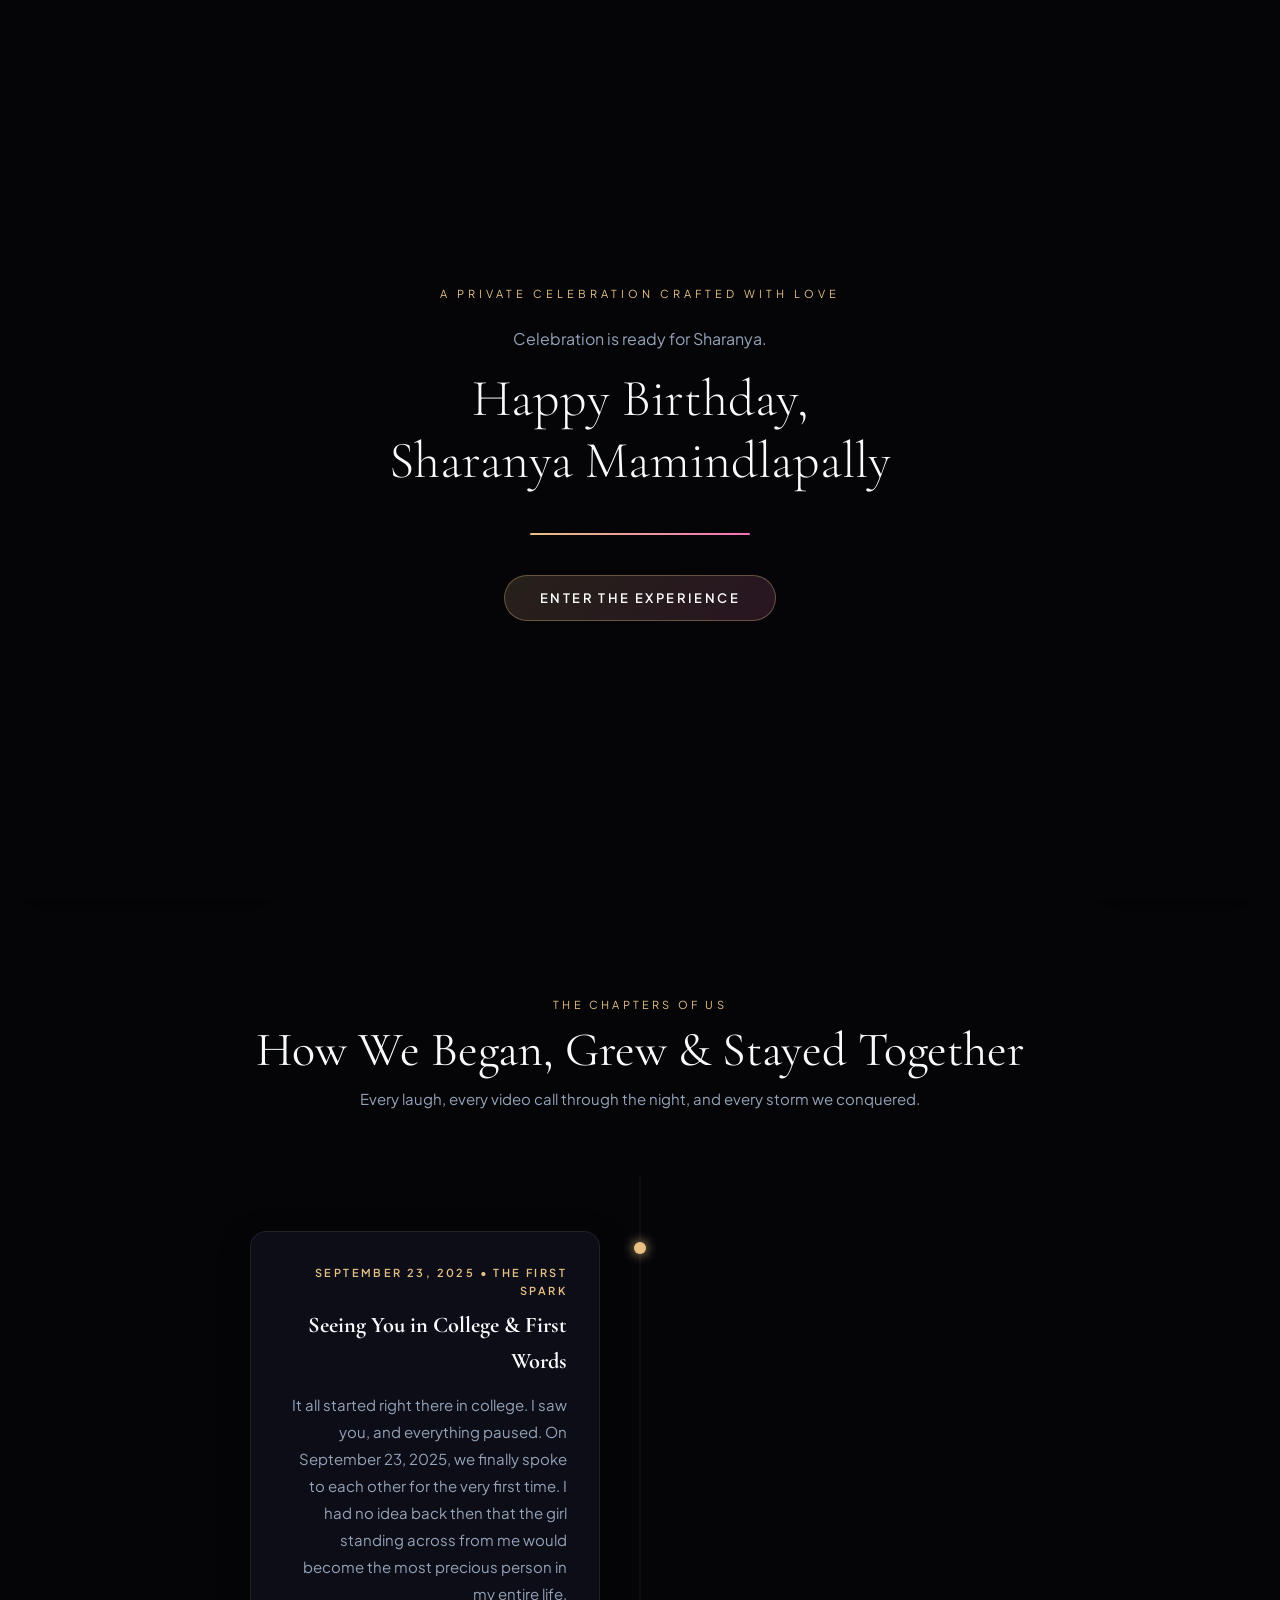
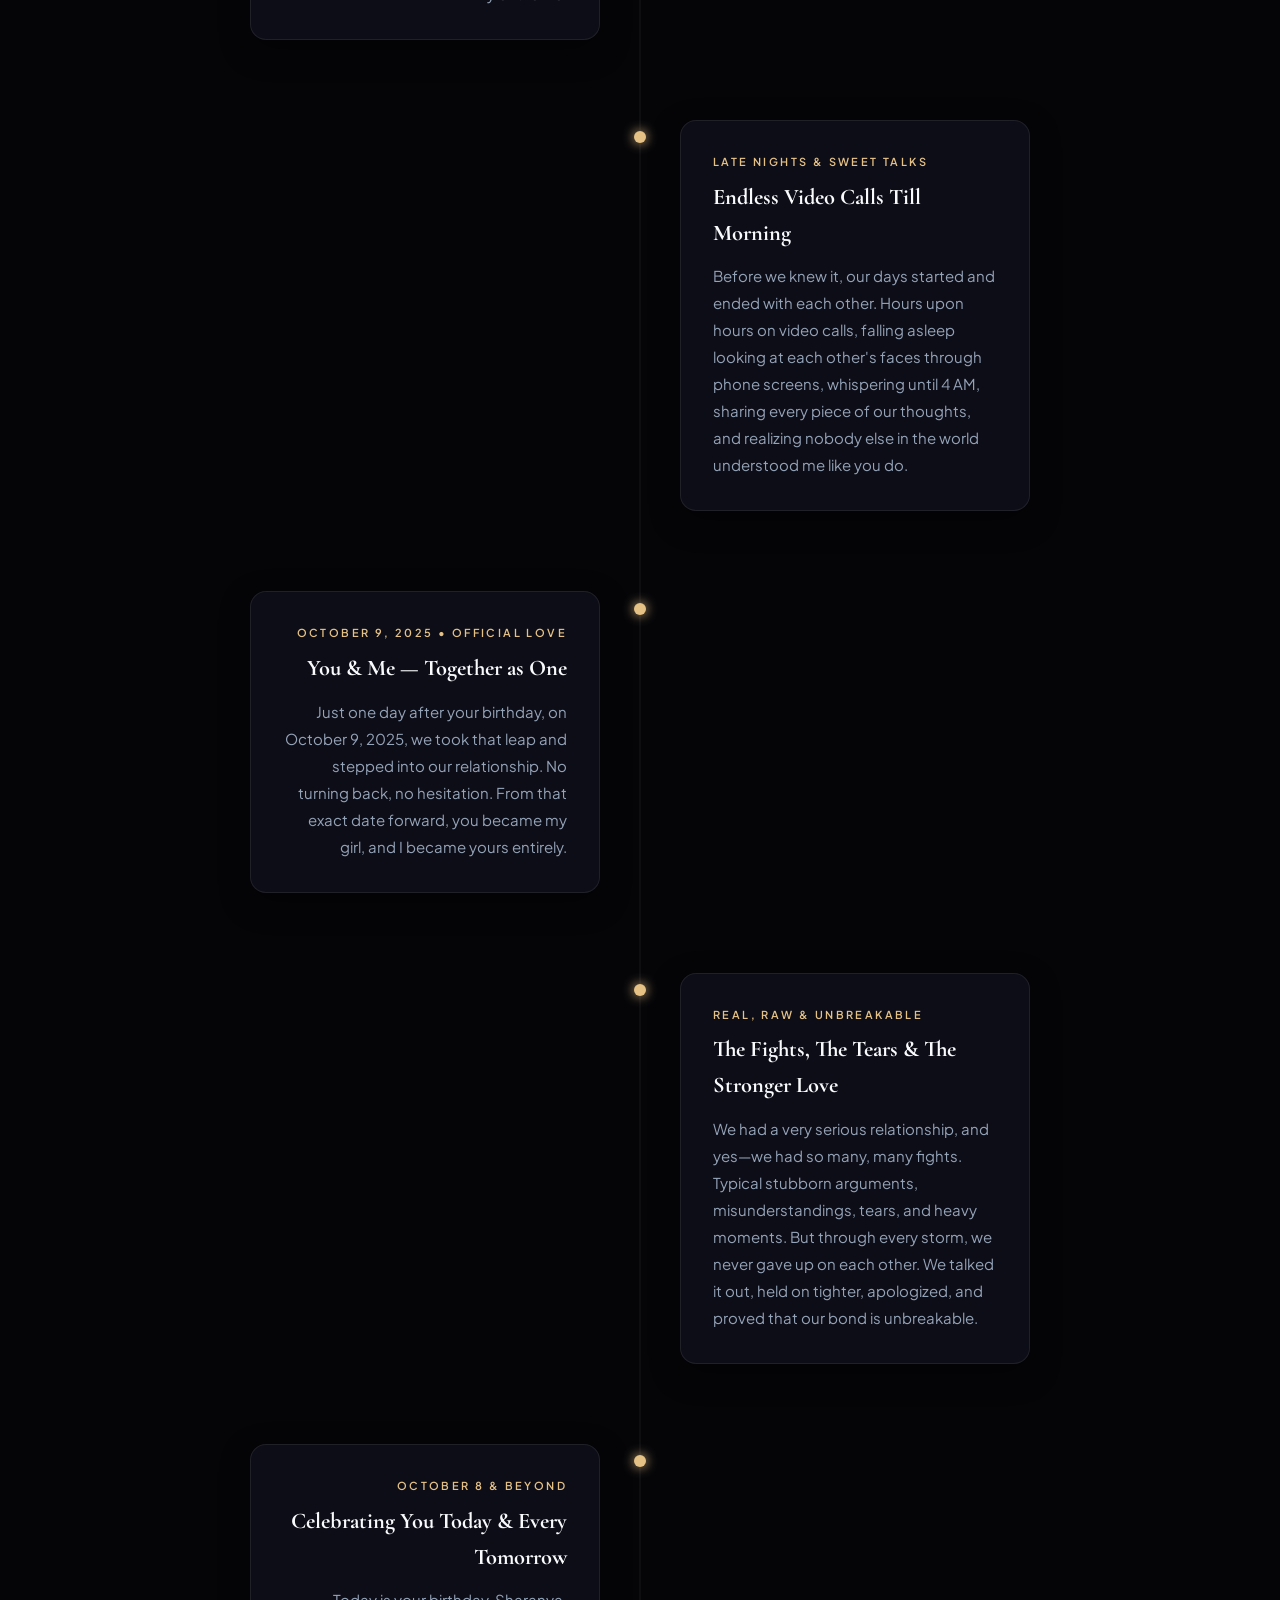
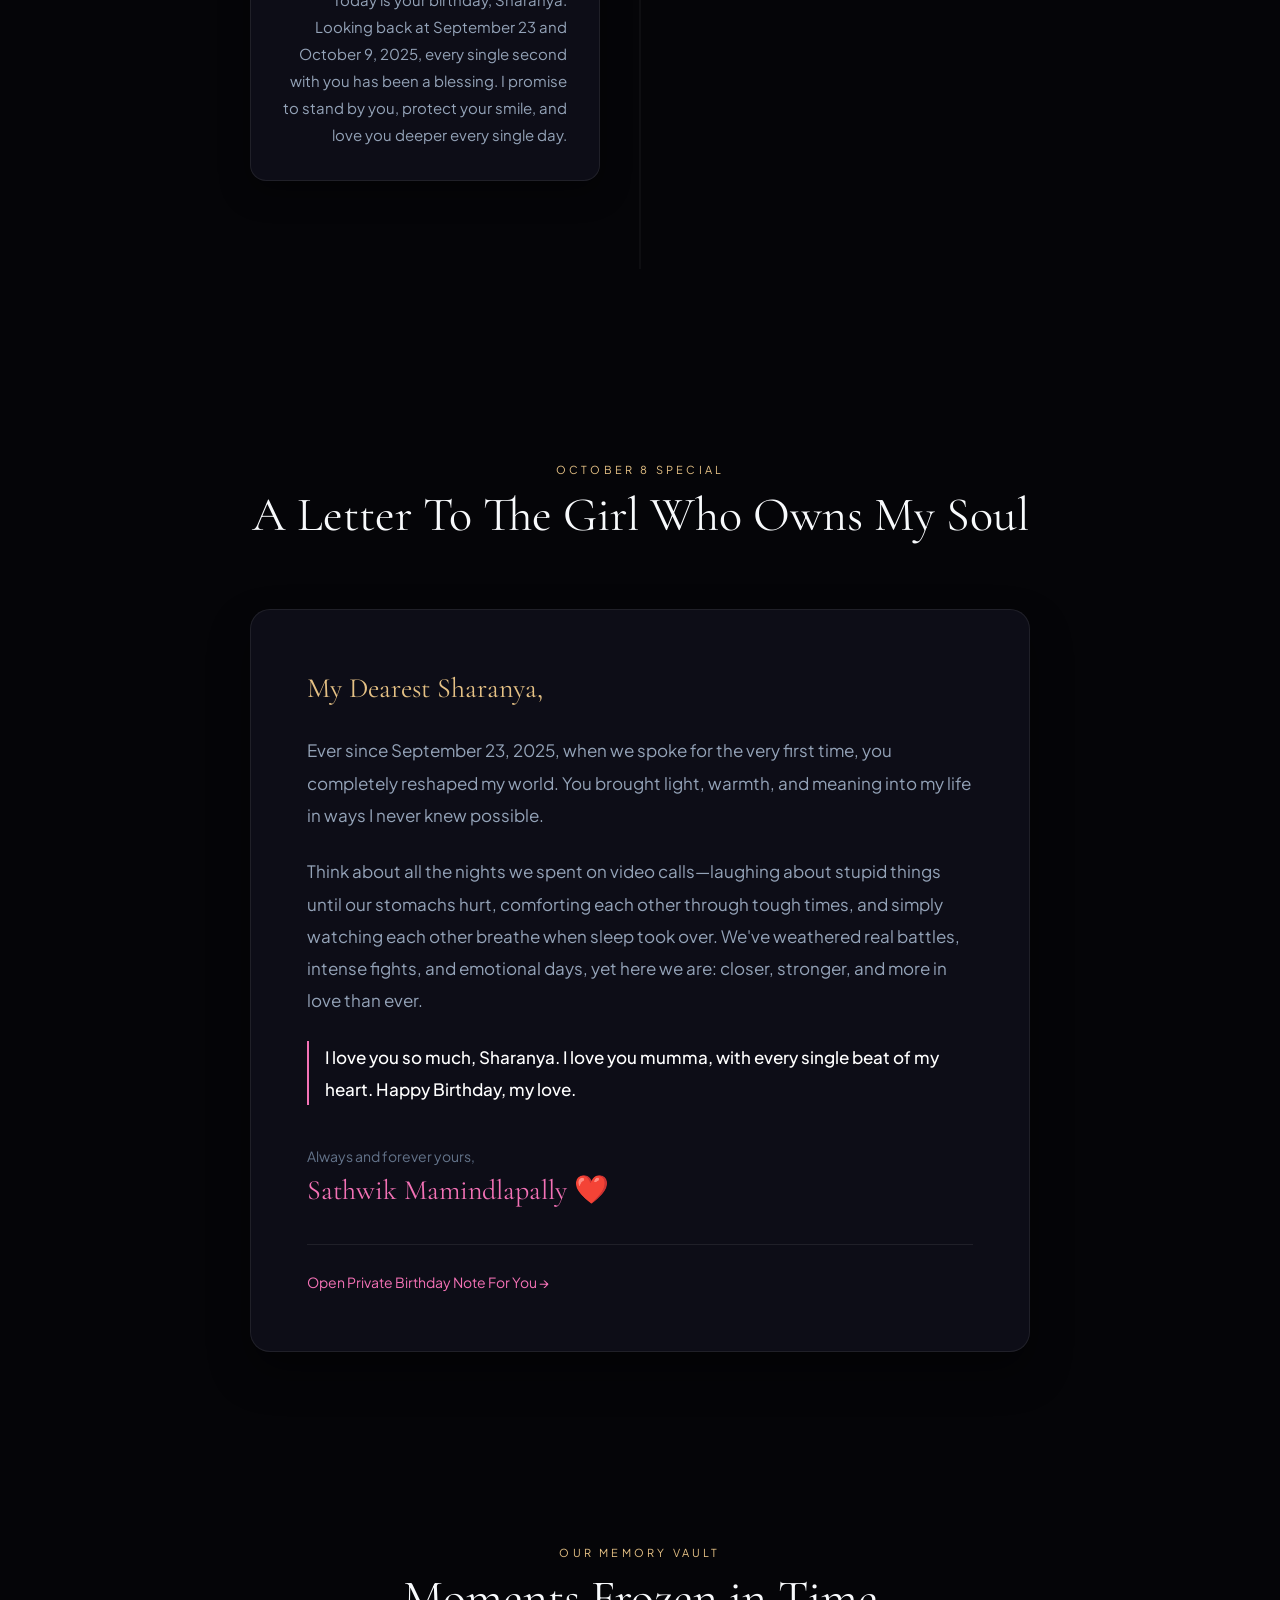
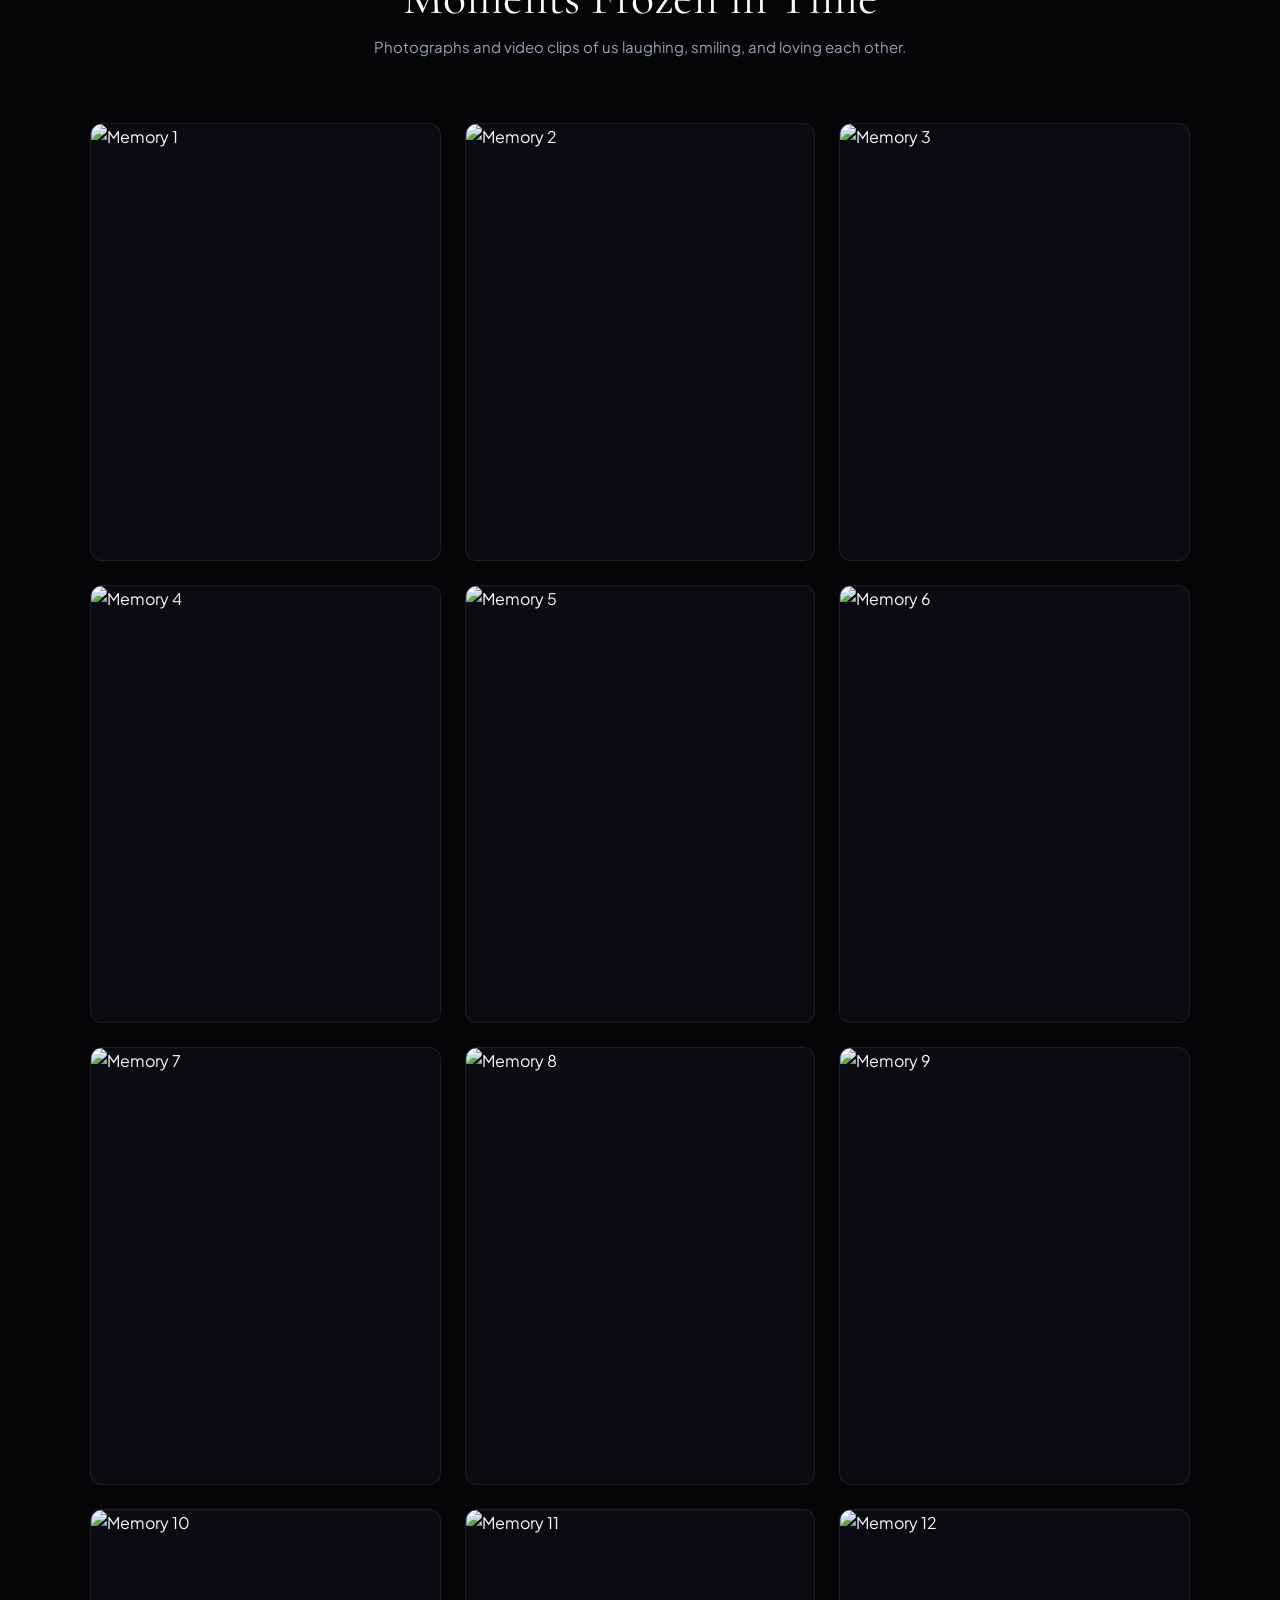
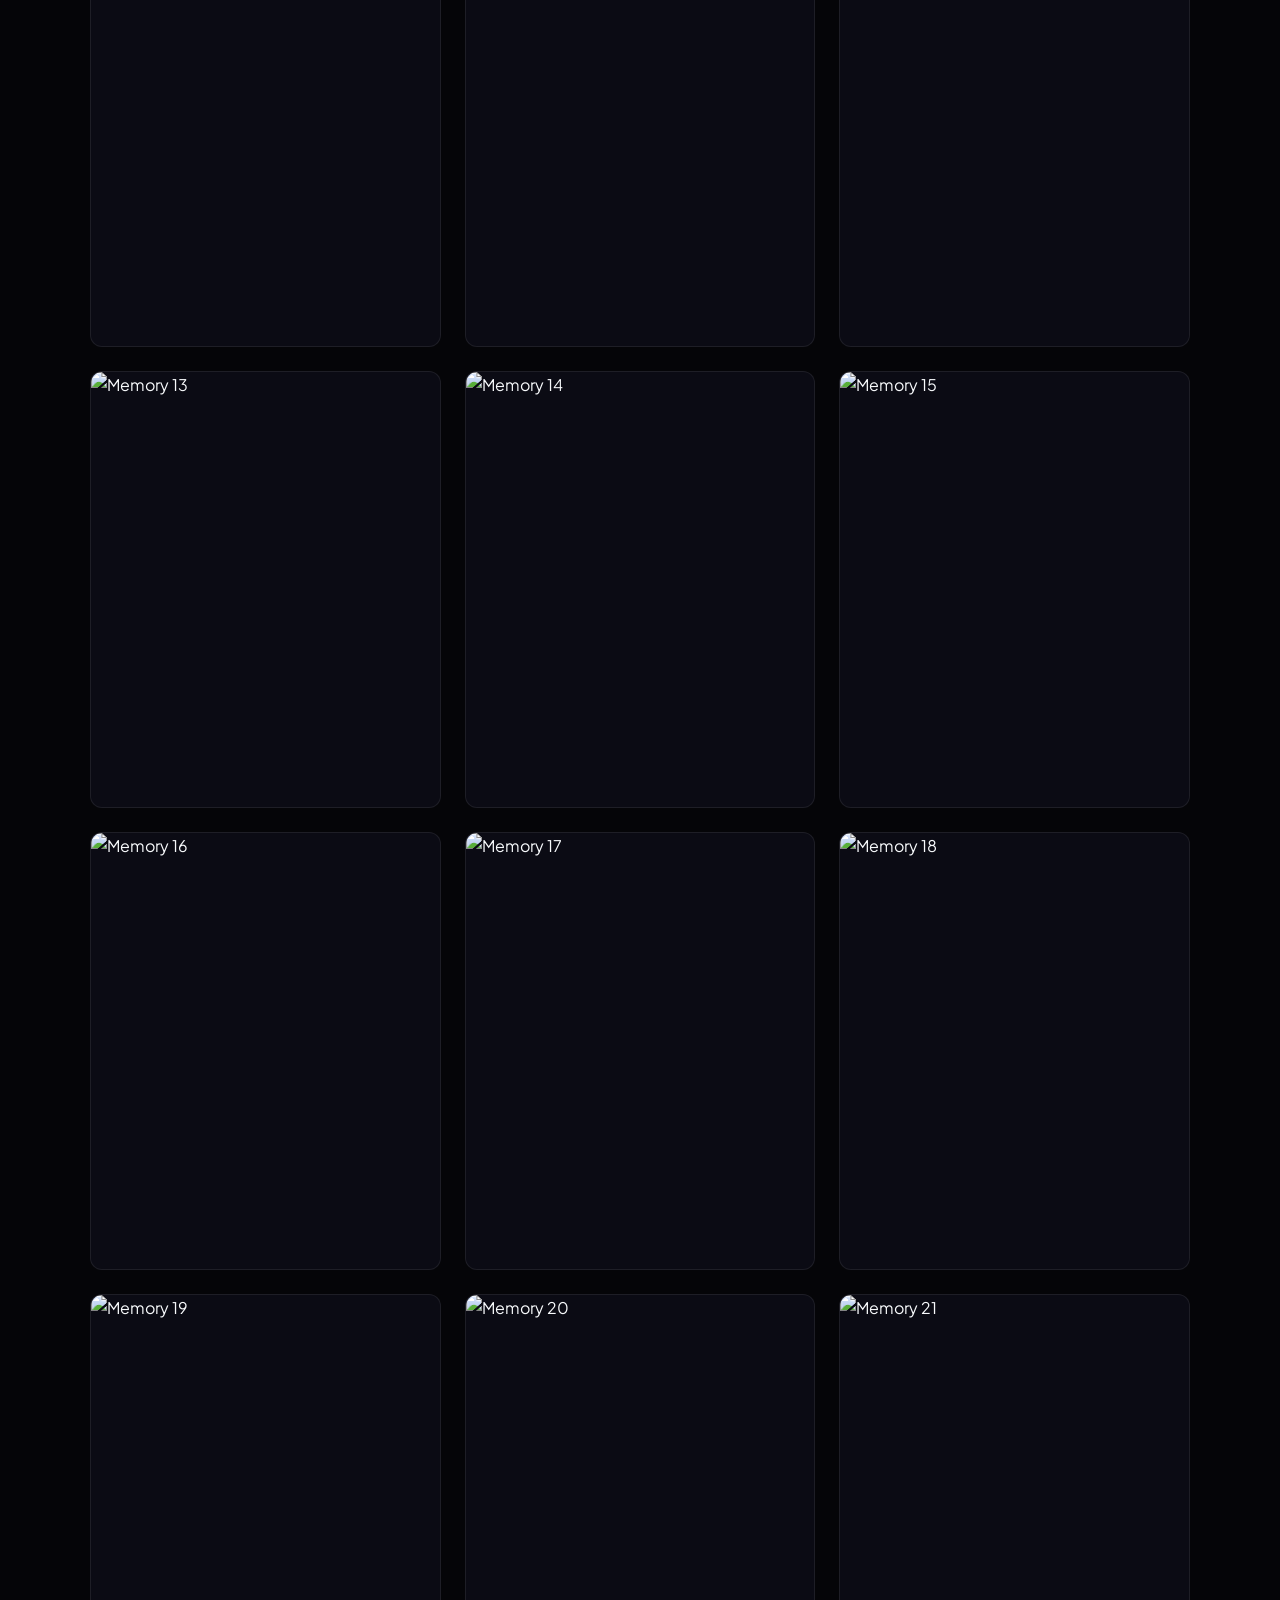
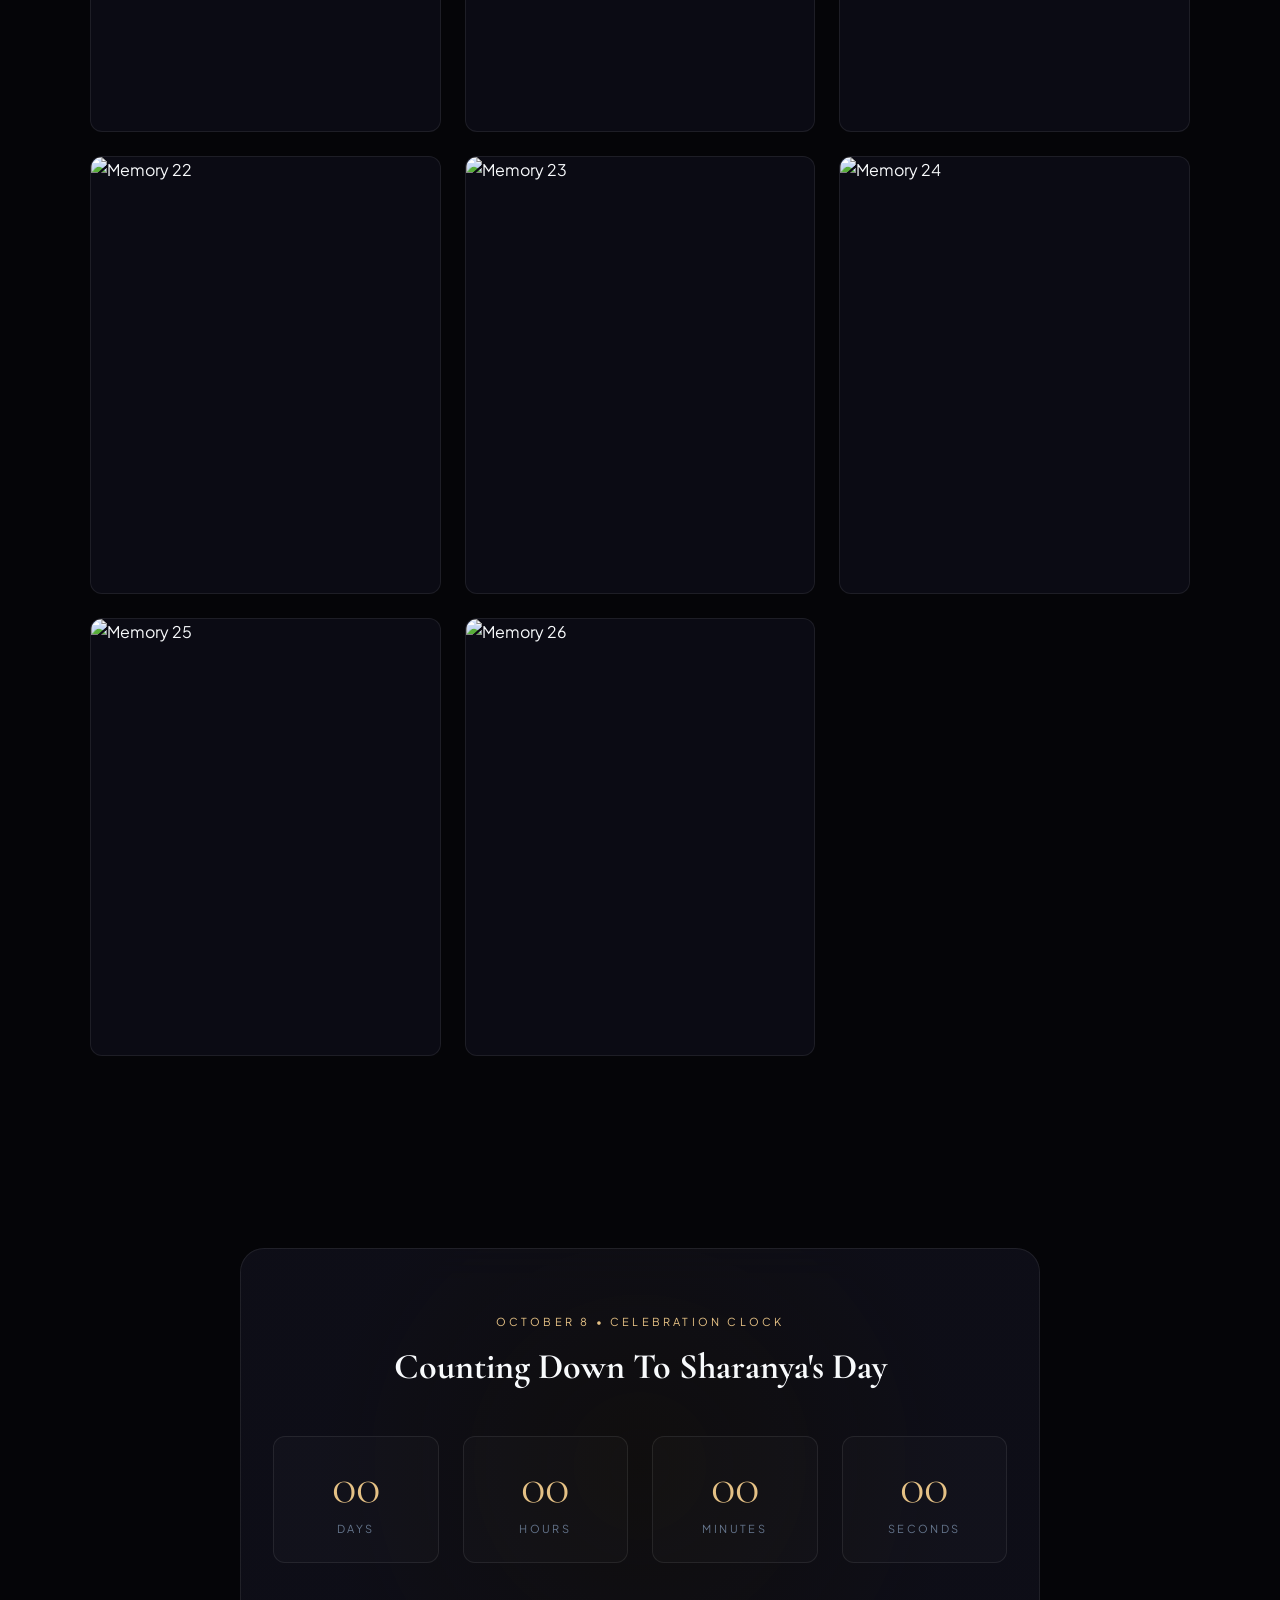
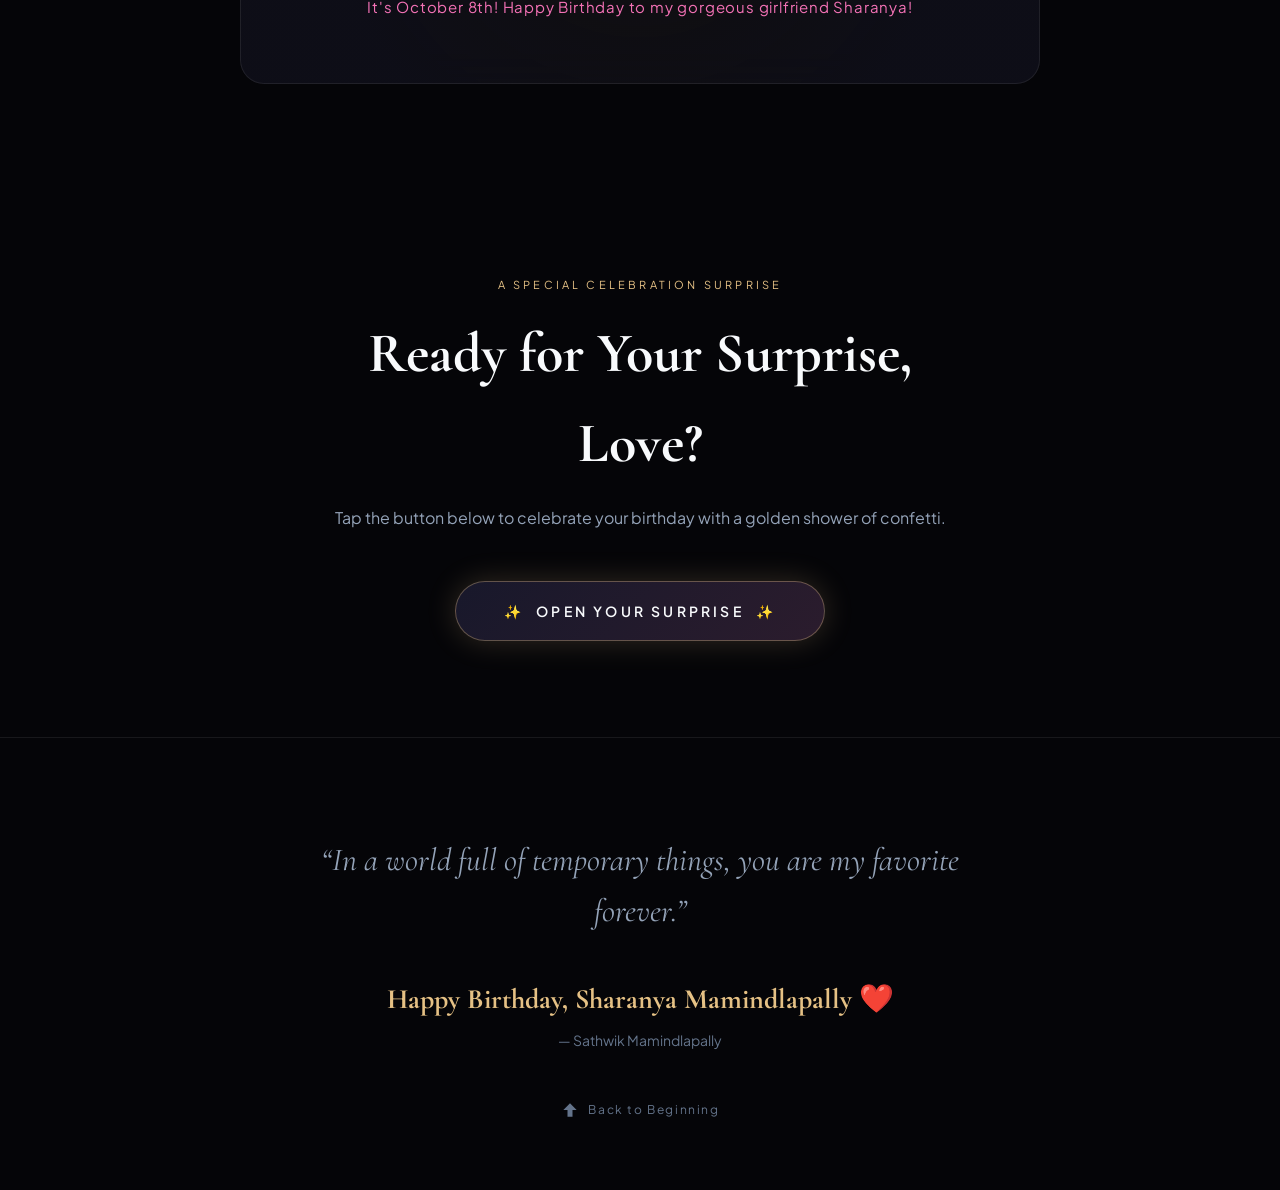
==== index.html @ 4626e918 "Add files via upload" ====
<!DOCTYPE html>
<html lang="en">
<head>
  <meta charset="UTF-8">
  <meta name="viewport" content="width=device-width, initial-scale=1.0">
  <title>Happy Birthday Sharanya Mamindlapally ❤️</title>
  <meta name="description" content="A private cinematic luxury birthday celebration crafted with love for Sharanya Mamindlapally by Sathwik Mamindlapally.">
  <meta name="theme-color" content="#050508">

  <link rel="preconnect" href="https://fonts.googleapis.com">
  <link rel="preconnect" href="https://fonts.gstatic.com" crossorigin>
  <link href="https://fonts.googleapis.com/css2?family=Cormorant+Garamond:ital,wght@0,300;0,400;0,600;1,400&family=Plus+Jakarta+Sans:wght@300;400;500;600;700&display=swap" rel="stylesheet">

  <link rel="stylesheet" href="style.css">
</head>
<body class="loading-active">

  <div class="cursor-dot" id="cursorDot" aria-hidden="true"></div>
  <div class="cursor-ring" id="cursorRing" aria-hidden="true"></div>

  <canvas id="ambientCanvas" class="ambient-canvas" aria-hidden="true"></canvas>
  <canvas id="confettiCanvas" class="confetti-canvas" aria-hidden="true"></canvas>

   <audio id="bgAudio" loop preload="auto">
  <source src="assets/birthday.mp3" type="audio/mpeg">
</audio>
  <source src="assets/birthday.mp3" type="audio/mp3">
</audio>

  <!-- Floating Media Manager Button -->
  <div class="floating-upload-ctrl" id="floatingUploadContainer">
    <button type="button" class="upload-trigger-btn" id="openUploadModalBtn">
      <span>📷 Upload Photos & Memories</span>
    </button>
  </div>

  <!-- Audio Toggle -->
  <div class="floating-audio-ctrl" id="audioControl" aria-label="Toggle ambient music">
    <button type="button" class="audio-btn" id="audioToggleBtn" aria-pressed="false" aria-label="Play ambient music">
      <span class="audio-icon audio-icon-play">
        <svg viewBox="0 0 24 24" width="18" height="18" fill="currentColor">
          <path d="M8 5v14l11-7z"/>
        </svg>
      </span>
      <span class="audio-icon audio-icon-pause" style="display: none;">
        <svg viewBox="0 0 24 24" width="18" height="18" fill="currentColor">
          <path d="M6 19h4V5H6v14zm8-14v14h4V5h-4z"/>
        </svg>
      </span>
      <span class="audio-label">PLAY MUSIC</span>
    </button>
  </div>

  <!-- Site Navigation -->
  <header class="site-header">
    <div class="brand-signature">S &bull; S</div>
    <nav class="nav-links">
      <a href="#hero" class="nav-link">Home</a>
      <a href="#story" class="nav-link">Our Journey</a>
      <a href="#message" class="nav-link">Letter</a>
      <a href="#memories" class="nav-link">Vault</a>
      <a href="#countdown" class="nav-link">Midnight</a>
      <button type="button" class="nav-btn-highlight" id="openNoteBtn">Secret Note</button>
    </nav>
  </header>

  <!-- Cinematic Opener -->
  <div class="cinematic-loader" id="cinematicLoader" role="dialog" aria-modal="true" aria-label="Loading Experience">
    <div class="loader-content">
      <div class="loader-badge">A PRIVATE CELEBRATION CRAFTED WITH LOVE</div>
      <p class="loader-subtext" id="loaderPhaseText">Preparing every sweet memory of us...</p>
      <h1 class="loader-title" id="loaderMainTitle">Happy Birthday,<br>Sharanya Mamindlapally</h1>
      <div class="loader-progress-bar">
        <div class="loader-progress-fill" id="loaderProgressFill"></div>
      </div>
      <button type="button" class="btn-luxury enter-btn" id="enterBtn" disabled>
        <span class="btn-text">ENTER THE EXPERIENCE</span>
        <span class="btn-glow"></span>
      </button>
    </div>
  </div>

  <main class="page-wrapper" id="mainContent">

    <!-- HERO SECTION -->
    <section class="hero-section" id="hero">
      <div class="hero-container">
        <div class="hero-copy">
          <span class="eyebrow-tag">OCTOBER 8 &bull; CELEBRATING MY BEAUTIFUL GIRL</span>
          <h1 class="hero-title">
            Happy Birthday,<br>
            <span class="gradient-text">Sharanya Mamindlapally</span>
          </h1>
          <p class="hero-subtext">
            From the college hallways to endless late-night video calls, silly arguments, and passionate love. You are my safe place, my queen, and my forever favorite.
          </p>
          <div class="hero-byline">
            <span class="byline-label">Crafted solely with all my heart by</span>
            <span class="byline-name">Sathwik Mamindlapally</span>
          </div>
          <div class="hero-actions">
            <a href="#story" class="btn-luxury">
              <span class="btn-text">OUR STORY &bull; 2025 TO FOREVER</span>
              <span class="btn-glow"></span>
            </a>
            <button type="button" class="btn-secondary" id="heroSurpriseTrigger">
              <span>UNVEIL SURPRISE</span>
            </button>
          </div>
        </div>

        
          <div class="hero-visual-frame">
          <div class="photo-card-glass">
            <div class="photo-glow-backdrop"></div>
            <img 
              src="assets/photo (11).jpeg" 
              alt="Sharanya Mamindlapally" 
              id="heroDisplayImg"
              class="hero-portrait"
            />
            <div class="portrait-caption">
              <span>Sharanya Mamindlapally</span>
              <span>My Whole Heart ❤️</span>
            </div>
          </div>
        </div>
        </div>
      </div>
      <div class="scroll-indicator">
        <span class="indicator-mouse">
          <span class="mouse-wheel"></span>
        </span>
        <span class="indicator-label">SCROLL DOWN</span>
      </div>
    </section>

    <!-- RELATIONSHIP STORY -->
    <section class="timeline-section" id="story">
      <div class="section-container">
        <div class="section-header">
          <span class="section-tag">THE CHAPTERS OF US</span>
          <h2 class="section-title">How We Began, Grew & Stayed Together</h2>
          <p class="section-sub">Every laugh, every video call through the night, and every storm we conquered.</p>
        </div>

        <div class="timeline-wrapper">
          <div class="timeline-line"></div>

          <!-- MILESTONE 1 -->
          <article class="timeline-card timeline-left">
            <div class="timeline-dot"></div>
            <div class="timeline-content">
              <span class="timeline-label">SEPTEMBER 23, 2025 &bull; THE FIRST SPARK</span>
              <h3 class="timeline-title">Seeing You in College & First Words</h3>
              <p class="timeline-text">
                It all started right there in college. I saw you, and everything paused. On September 23, 2025, we finally spoke to each other for the very first time. I had no idea back then that the girl standing across from me would become the most precious person in my entire life.
              </p>
            </div>
          </article>

          <!-- MILESTONE 2 -->
          <article class="timeline-card timeline-right">
            <div class="timeline-dot"></div>
            <div class="timeline-content">
              <span class="timeline-label">LATE NIGHTS & SWEET TALKS</span>
              <h3 class="timeline-title">Endless Video Calls Till Morning</h3>
              <p class="timeline-text">
                Before we knew it, our days started and ended with each other. Hours upon hours on video calls, falling asleep looking at each other's faces through phone screens, whispering until 4 AM, sharing every piece of our thoughts, and realizing nobody else in the world understood me like you do.
              </p>
            </div>
          </article>

          <!-- MILESTONE 3 -->
          <article class="timeline-card timeline-left">
            <div class="timeline-dot"></div>
            <div class="timeline-content">
              <span class="timeline-label">OCTOBER 9, 2025 &bull; OFFICIAL LOVE</span>
              <h3 class="timeline-title">You & Me &mdash; Together as One</h3>
              <p class="timeline-text">
                Just one day after your birthday, on October 9, 2025, we took that leap and stepped into our relationship. No turning back, no hesitation. From that exact date forward, you became my girl, and I became yours entirely.
              </p>
            </div>
          </article>

          <!-- MILESTONE 4 -->
          <article class="timeline-card timeline-right">
            <div class="timeline-dot"></div>
            <div class="timeline-content">
              <span class="timeline-label">REAL, RAW & UNBREAKABLE</span>
              <h3 class="timeline-title">The Fights, The Tears & The Stronger Love</h3>
              <p class="timeline-text">
                We had a very serious relationship, and yes—we had so many, many fights. Typical stubborn arguments, misunderstandings, tears, and heavy moments. But through every storm, we never gave up on each other. We talked it out, held on tighter, apologized, and proved that our bond is unbreakable.
              </p>
            </div>
          </article>

          <!-- MILESTONE 5 -->
          <article class="timeline-card timeline-left">
            <div class="timeline-dot"></div>
            <div class="timeline-content">
              <span class="timeline-label">OCTOBER 8 & BEYOND</span>
              <h3 class="timeline-title">Celebrating You Today & Every Tomorrow</h3>
              <p class="timeline-text">
                Today is your birthday, Sharanya. Looking back at September 23 and October 9, 2025, every single second with you has been a blessing. I promise to stand by you, protect your smile, and love you deeper every single day.
              </p>
            </div>
          </article>
        </div>
      </div>
    </section>

    <!-- LOVE LETTER -->
    <section class="message-section" id="message">
      <div class="section-container">
        <div class="section-header">
          <span class="section-tag">OCTOBER 8 SPECIAL</span>
          <h2 class="section-title">A Letter To The Girl Who Owns My Soul</h2>
        </div>
        <div class="letter-card-container">
          <div class="letter-card" id="scrollMessageBlock">
            <p class="letter-lead">My Dearest Sharanya,</p>
            <p class="letter-paragraph">
              Ever since September 23, 2025, when we spoke for the very first time, you completely reshaped my world. You brought light, warmth, and meaning into my life in ways I never knew possible.
            </p>
            <p class="letter-paragraph">
              Think about all the nights we spent on video calls—laughing about stupid things until our stomachs hurt, comforting each other through tough times, and simply watching each other breathe when sleep took over. We've weathered real battles, intense fights, and emotional days, yet here we are: closer, stronger, and more in love than ever.
            </p>
            <p class="letter-paragraph highlight-mother-note">
              I love you so much, Sharanya. I love you mumma, with every single beat of my heart. Happy Birthday, my love.
            </p>
            <div class="letter-signoff">
              <p>Always and forever yours,</p>
              <h3 class="signature-text">Sathwik Mamindlapally ❤️</h3>
            </div>
            <div class="card-action-bar">
              <button type="button" class="btn-text-only" id="triggerHeartNote">
                Open Private Birthday Note For You &rarr;
              </button>
            </div>
          </div>
        </div>
      </div>
    </section>

    <!-- THE MEMORY VAULT -->
    <section class="gallery-section" id="memories">
      <div class="section-container">
        <div class="section-header">
          <span class="section-tag">OUR MEMORY VAULT</span>
          <h2 class="section-title">Moments Frozen in Time</h2>
          <p class="section-sub">Photographs and video clips of us laughing, smiling, and loving each other.</p>
        </div>

        <div class="masonry-grid" id="masonryGallery"></div>
      </div>
    </section>

    <!-- COUNTDOWN -->
    <section class="countdown-section" id="countdown">
      <div class="section-container">
        <div class="countdown-card">
          <span class="section-tag">OCTOBER 8 &bull; CELEBRATION CLOCK</span>
          <h2 class="countdown-heading" id="countdownHeading">Counting Down To Sharanya's Day</h2>
          <div class="countdown-grid" id="countdownGrid">
            <div class="countdown-box">
              <span class="countdown-number" id="timerDays">00</span>
              <span class="countdown-unit">DAYS</span>
            </div>
            <div class="countdown-box">
              <span class="countdown-number" id="timerHours">00</span>
              <span class="countdown-unit">HOURS</span>
            </div>
            <div class="countdown-box">
              <span class="countdown-number" id="timerMinutes">00</span>
              <span class="countdown-unit">MINUTES</span>
            </div>
            <div class="countdown-box">
              <span class="countdown-number" id="timerSeconds">00</span>
              <span class="countdown-unit">SECONDS</span>
            </div>
          </div>
          <p class="countdown-status" id="countdownStatus">It's October 8th! Happy Birthday to my gorgeous girlfriend Sharanya!</p>
        </div>
      </div>
    </section>

    <!-- SURPRISE BUTTON -->
    <section class="surprise-section" id="surprise">
      <div class="surprise-container">
        <span class="surprise-eyebrow">A SPECIAL CELEBRATION SURPRISE</span>
        <h2 class="surprise-title">Ready for Your Surprise, Love?</h2>
        <p class="surprise-description">
          Tap the button below to celebrate your birthday with a golden shower of confetti.
        </p>
        <button type="button" class="btn-surprise" id="openSurpriseBtn">
          <span class="btn-surprise-content">
            <span class="star-icon">✨</span>
            <span>OPEN YOUR SURPRISE</span>
            <span class="star-icon">✨</span>
          </span>
          <span class="btn-surprise-aura"></span>
        </button>
      </div>
    </section>

    <!-- FOOTER -->
    <footer class="final-footer">
      <div class="footer-container">
        <blockquote class="cinematic-quote">
          “In a world full of temporary things, you are my favorite forever.”
        </blockquote>
        <h3 class="footer-bday-text">Happy Birthday, Sharanya Mamindlapally ❤️</h3>
        <p class="footer-signoff">&mdash; Sathwik Mamindlapally</p>
        <div class="back-to-top-wrapper">
          <button type="button" class="btn-back-to-top" id="backToTopBtn" aria-label="Scroll back to top">
            <svg viewBox="0 0 24 24" width="20" height="20" fill="currentColor">
              <path d="M12 4l-8 8h5v8h6v-8h5z"/>
            </svg>
            <span>Back to Beginning</span>
          </button>
        </div>
      </div>
    </footer>
  </main>

  <!-- DUAL MEDIA UPLOADER MODAL (1 HERO + MULTI GALLERY) -->
  <div class="modal-overlay" id="uploadModal" role="dialog" aria-modal="true" aria-hidden="true">
    <div class="modal-glass-card upload-modal-card">
      <button type="button" class="modal-close-btn" id="uploadCloseBtn" aria-label="Close Uploader">&times;</button>
      <div class="modal-header">
        <span class="modal-tag">MEDIA MANAGER</span>
        <h3 class="modal-title">Add Photos & Memories</h3>
      </div>

      <!-- 1. MAIN HERO PHOTO FORM -->
      <div class="upload-section-box">
        <h4 class="upload-box-title">1. Main Top Hero Photo</h4>
        <p class="upload-box-desc">Choose 1 favorite portrait for the glowing top hero frame:</p>
        <form id="heroUploadForm" class="upload-form-inline">
          <input type="file" id="heroFileInput" accept="image/*" class="form-input" required />
          <button type="submit" class="btn-luxury btn-sm" id="heroSubmitBtn">
            <span>Set Main Photo</span>
          </button>
        </form>
        <p id="heroStatusText" class="upload-status-indicator"></p>
      </div>

      <!-- 2. MEMORY VAULT MULTI UPLOADER -->
      <div class="upload-section-box">
        <h4 class="upload-box-title">2. Memory Vault Gallery</h4>
        <p class="upload-box-desc">Select all your other photos/videos at once (hold Ctrl or select all 20-30 files):</p>
        <form id="galleryUploadForm" class="upload-form-inline">
          <input type="file" id="galleryFileInput" accept="image/*,video/mp4" class="form-input" multiple required />
          <button type="submit" class="btn-luxury btn-sm" id="gallerySubmitBtn">
            <span>Upload All Memories</span>
          </button>
        </form>
        <p id="galleryStatusText" class="upload-status-indicator"></p>
      </div>

      <!-- LOCK FOREVER SECTION -->
      <div class="danger-zone-divider"></div>
      <div class="permanently-lock-box">
        <p class="lock-tip">Done uploading everything? Click below to hide this upload tool forever so Sharanya sees a completely clean celebration:</p>
        <button type="button" class="btn-danger-outline" id="lockAndHideUploaderBtn">
          <span>🔒 Finish & Hide Upload Button Forever</span>
        </button>
      </div>
    </div>
  </div>

  <!-- MEDIA LIGHTBOX MODAL -->
  <div class="modal-overlay" id="lightboxModal" role="dialog" aria-modal="true" aria-hidden="true">
    <div class="lightbox-stage">
      <button type="button" class="modal-close-btn" id="lightboxClose" aria-label="Close Lightbox">&times;</button>
      <button type="button" class="lightbox-nav-btn prev-btn" id="lightboxPrev" aria-label="Previous Media">&#10094;</button>
      <div class="lightbox-media-frame">
        <img src="" alt="Enlarged Memory" id="lightboxImg" class="lightbox-img" style="display: none;"/>
        <video src="" id="lightboxVideo" class="lightbox-video" controls playsinline style="display: none;"></video>
        <p class="lightbox-caption" id="lightboxCaption"></p>
      </div>
      <button type="button" class="lightbox-nav-btn next-btn" id="lightboxNext" aria-label="Next Media">&#10095;</button>
    </div>
  </div>

  <!-- SECRET NOTE MODAL -->
  <div class="modal-overlay" id="noteModal" role="dialog" aria-modal="true" aria-hidden="true">
    <div class="modal-glass-card">
      <button type="button" class="modal-close-btn" id="noteClose" aria-label="Close Note">&times;</button>
      <div class="modal-header">
        <span class="modal-tag">FOR SHARANYA'S EYES ONLY</span>
        <h3 class="modal-title">To My Gorgeous Girlfriend</h3>
      </div>
      <div class="modal-body-scroll">
        <p>My Dearest Sharanya,</p>
        <p>I crafted this entire site solely for you, to freeze our journey in time. From the first time we spoke on September 23, 2025, to getting together on October 9, 2025, every single day has been an adventure.</p>
        <p>We fought, we argued, we stayed awake through the night on video calls, and we grew into something real and unbreakable.</p>
        <p><strong>I love you so much, Sharanya. I love you mumma, with all my heart and soul.</strong> Happy Birthday, my love!</p>
      </div>
      <div class="modal-footer">
        <span class="modal-signature">&mdash; Sathwik Mamindlapally</span>
        <button type="button" class="btn-luxury btn-sm" id="noteUnderstoodBtn">
          <span>I Love You Too, Sathwik ❤️</span>
        </button>
      </div>
    </div>
  </div>

  <!-- CELEBRATION SURPRISE MODAL -->
  <div class="modal-overlay surprise-modal-overlay" id="surpriseModal" role="dialog" aria-modal="true" aria-hidden="true">
    <div class="surprise-modal-card">
      <button type="button" class="modal-close-btn" id="surpriseClose" aria-label="Close Surprise">&times;</button>
      <div class="surprise-badge">HAPPY BIRTHDAY SHARANYA</div>
      <h2 class="surprise-headline">Happy Birthday to the Prettiest Girl in the World!</h2>
      <div class="surprise-visual-ring">
        <div class="pulse-ring"></div>
        <div class="pulse-ring delay"></div>
        <div class="spark-core">🎂</div>
      </div>
      <p class="surprise-body">
        Sharanya Mamindlapally, you are my greatest blessing. May your year be filled with genuine smiles, dreams accomplished, and unending peace.
      </p>
      <p class="surprise-quote">“I love you mumma, always and forever.”</p>
      <button type="button" class="btn-luxury" id="surpriseDoneBtn">
        <span>Celebrate Sharanya's Day</span>
      </button>
    </div>
  </div>

  <script src="script.js"></script>
</body>
</html>
---- style.css ----
/* =========================================================
   1. ROOT VARIABLES & THEME
   ========================================================= */
:root {
  --bg-dark: #050508;
  --bg-surface: #0b0b14;
  --bg-card: rgba(18, 18, 30, 0.7);
  --bg-glass: rgba(255, 255, 255, 0.03);
  --border-glass: rgba(255, 255, 255, 0.08);
  --border-gold: rgba(229, 193, 133, 0.35);

  --accent-gold: #e5c185;
  --accent-rose: #f472b6;
  --accent-violet: #a855f7;
  --text-primary: #f8fafc;
  --text-secondary: #94a3b8;
  --text-muted: #64748b;

  --font-serif: 'Cormorant Garamond', Georgia, serif;
  --font-sans: 'Plus Jakarta Sans', system-ui, -apple-system, sans-serif;
  --transition-smooth: cubic-bezier(0.16, 1, 0.3, 1);
}

*, *::before, *::after {
  box-sizing: border-box;
  margin: 0;
  padding: 0;
}

html {
  scroll-behavior: smooth;
  background-color: var(--bg-dark);
  color: var(--text-primary);
  font-family: var(--font-sans);
  font-size: 16px;
  overflow-x: hidden;
}

body {
  position: relative;
  min-height: 100vh;
  line-height: 1.6;
  overflow-x: hidden;
}

body.modal-open,
body.loading-active {
  overflow: hidden;
}

a {
  color: inherit;
  text-decoration: none;
}

button {
  cursor: pointer;
  border: none;
  background: none;
  font-family: inherit;
  color: inherit;
}

/* =========================================================
   2. CANVASES & LAYER CLICK SAFETY
   ========================================================= */
.ambient-canvas,
.confetti-canvas {
  position: fixed;
  top: 0;
  left: 0;
  width: 100vw;
  height: 100vh;
  pointer-events: none !important;
  z-index: 0;
}

.confetti-canvas {
  z-index: 999;
}

main, .page-wrapper, .site-header, .floating-audio-ctrl, .floating-upload-ctrl, .hero-section, button, a, .gallery-item {
  position: relative;
  z-index: 10;
}

.cursor-dot,
.cursor-ring {
  position: fixed;
  top: 0;
  left: 0;
  border-radius: 50%;
  pointer-events: none;
  z-index: 99999;
  transform: translate(-50%, -50%);
  opacity: 0;
  transition: opacity 0.3s ease, transform 0.15s var(--transition-smooth);
}

.cursor-dot {
  width: 6px;
  height: 6px;
  background-color: var(--accent-gold);
}

.cursor-ring {
  width: 32px;
  height: 32px;
  border: 1px solid rgba(229, 193, 133, 0.4);
  transition: width 0.2s ease, height 0.2s ease, border-color 0.2s ease, transform 0.08s linear;
}

body.cursor-hover .cursor-ring {
  width: 52px;
  height: 52px;
  border-color: var(--accent-rose);
  background: rgba(244, 114, 182, 0.05);
}

@media (pointer: coarse) {
  .cursor-dot, .cursor-ring {
    display: none !important;
  }
}

/* =========================================================
   3. NAVIGATION & CONTROLS
   ========================================================= */
.site-header {
  position: fixed;
  top: 0;
  left: 0;
  width: 100%;
  padding: 1.5rem 3rem;
  display: flex;
  justify-content: space-between;
  align-items: center;
  z-index: 100;
  backdrop-filter: blur(12px);
  -webkit-backdrop-filter: blur(12px);
  border-bottom: 1px solid var(--border-glass);
}

.brand-signature {
  font-family: var(--font-serif);
  font-size: 1.5rem;
  letter-spacing: 0.2rem;
  color: var(--accent-gold);
}

.nav-links {
  display: flex;
  align-items: center;
  gap: 2rem;
}

.nav-link {
  font-size: 0.875rem;
  letter-spacing: 0.05rem;
  color: var(--text-secondary);
  transition: color 0.3s ease;
}

.nav-link:hover {
  color: var(--accent-gold);
}

.nav-btn-highlight {
  padding: 0.5rem 1.25rem;
  font-size: 0.8125rem;
  letter-spacing: 0.05rem;
  border: 1px solid var(--border-gold);
  border-radius: 9999px;
  color: var(--accent-gold);
  transition: all 0.3s ease;
}

.nav-btn-highlight:hover {
  background: var(--accent-gold);
  color: var(--bg-dark);
}

.floating-audio-ctrl {
  position: fixed;
  bottom: 2rem;
  right: 2rem;
  z-index: 100;
}

.audio-btn {
  display: flex;
  align-items: center;
  gap: 0.5rem;
  padding: 0.75rem 1.25rem;
  background: var(--bg-card);
  border: 1px solid var(--border-glass);
  border-radius: 9999px;
  color: var(--text-primary);
  backdrop-filter: blur(8px);
  box-shadow: 0 8px 32px rgba(0, 0, 0, 0.4);
  transition: transform 0.2s ease, border-color 0.2s ease;
}

.audio-btn:hover {
  transform: translateY(-2px);
  border-color: var(--accent-gold);
}

.audio-label {
  font-size: 0.75rem;
  letter-spacing: 0.05rem;
  font-weight: 600;
}

/* =========================================================
   4. CINEMATIC LOADER
   ========================================================= */
.cinematic-loader {
  position: fixed;
  inset: 0;
  background-color: var(--bg-dark);
  z-index: 100000;
  display: flex;
  justify-content: center;
  align-items: center;
  text-align: center;
  transition: opacity 1.2s var(--transition-smooth), visibility 1.2s;
}

.cinematic-loader.fade-out {
  opacity: 0;
  visibility: hidden;
  pointer-events: none;
}

.loader-content {
  max-width: 650px;
  padding: 2rem;
}

.loader-badge {
  display: inline-block;
  font-size: 0.6875rem;
  letter-spacing: 0.25rem;
  color: var(--accent-gold);
  margin-bottom: 1.5rem;
}

.loader-subtext {
  font-size: 1rem;
  color: var(--text-secondary);
  margin-bottom: 1rem;
  min-height: 1.5rem;
  transition: opacity 0.5s ease;
}

.loader-title {
  font-family: var(--font-serif);
  font-size: clamp(2rem, 5vw, 3.25rem);
  font-weight: 300;
  color: var(--text-primary);
  margin-bottom: 2.5rem;
  line-height: 1.2;
}

.loader-progress-bar {
  width: 220px;
  height: 2px;
  background: rgba(255, 255, 255, 0.1);
  margin: 0 auto 2.5rem;
  overflow: hidden;
  border-radius: 9999px;
}

.loader-progress-fill {
  width: 0%;
  height: 100%;
  background: linear-gradient(90deg, var(--accent-gold), var(--accent-rose));
  transition: width 0.3s ease;
}

/* =========================================================
   5. BUTTONS & SHARED TYPOGRAPHY
   ========================================================= */
.btn-luxury {
  position: relative;
  display: inline-flex;
  align-items: center;
  justify-content: center;
  padding: 0.9rem 2.2rem;
  font-size: 0.8125rem;
  letter-spacing: 0.15rem;
  font-weight: 600;
  text-transform: uppercase;
  background: linear-gradient(135deg, rgba(229, 193, 133, 0.15), rgba(244, 114, 182, 0.15));
  border: 1px solid var(--border-gold);
  border-radius: 9999px;
  color: var(--text-primary);
  overflow: hidden;
  transition: transform 0.3s var(--transition-smooth), border-color 0.3s ease;
}

.btn-luxury:hover:not(:disabled) {
  transform: translateY(-2px);
  border-color: var(--accent-gold);
}

.btn-luxury:disabled {
  opacity: 0.4;
  cursor: not-allowed;
}

.btn-secondary {
  padding: 0.9rem 2.2rem;
  font-size: 0.8125rem;
  letter-spacing: 0.15rem;
  font-weight: 600;
  border: 1px solid var(--border-glass);
  border-radius: 9999px;
  color: var(--text-secondary);
  transition: all 0.3s ease;
}

.btn-secondary:hover {
  border-color: rgba(255, 255, 255, 0.3);
  color: var(--text-primary);
}

.btn-sm {
  padding: 0.6rem 1.4rem;
  font-size: 0.75rem;
  letter-spacing: 0.1rem;
}

.gradient-text {
  background: linear-gradient(135deg, #ffffff 0%, var(--accent-gold) 60%, var(--accent-rose) 100%);
  -webkit-background-clip: text;
  -webkit-text-fill-color: transparent;
}

.section-tag {
  font-size: 0.6875rem;
  letter-spacing: 0.2rem;
  color: var(--accent-gold);
  text-transform: uppercase;
  margin-bottom: 0.5rem;
  display: block;
}

.section-title {
  font-family: var(--font-serif);
  font-size: clamp(2rem, 4vw, 3rem);
  font-weight: 400;
  line-height: 1.2;
}

/* =========================================================
   6. HERO SECTION
   ========================================================= */
.hero-section {
  position: relative;
  min-height: 100vh;
  display: flex;
  flex-direction: column;
  justify-content: center;
  padding: 8rem 3rem 4rem;
  z-index: 10;
}

.hero-container {
  max-width: 1300px;
  margin: 0 auto;
  display: grid;
  grid-template-columns: 1.2fr 0.8fr;
  align-items: center;
  gap: 4rem;
  width: 100%;
}

.eyebrow-tag {
  font-size: 0.75rem;
  letter-spacing: 0.2rem;
  color: var(--accent-rose);
  display: inline-block;
  margin-bottom: 1.5rem;
  font-weight: 600;
}

.hero-title {
  font-family: var(--font-serif);
  font-size: clamp(2.75rem, 5.5vw, 5rem);
  font-weight: 300;
  line-height: 1.15;
  margin-bottom: 1.5rem;
}

.hero-subtext {
  font-size: 1.125rem;
  color: var(--text-secondary);
  line-height: 1.8;
  max-width: 520px;
  margin-bottom: 2rem;
}

.hero-byline {
  margin-bottom: 2.5rem;
  display: flex;
  flex-direction: column;
  gap: 0.25rem;
}

.byline-label {
  font-size: 0.75rem;
  color: var(--text-muted);
  letter-spacing: 0.05rem;
}

.byline-name {
  font-family: var(--font-serif);
  font-size: 1.25rem;
  color: var(--accent-gold);
}

.hero-actions {
  display: flex;
  align-items: center;
  gap: 1.5rem;
  flex-wrap: wrap;
}

.hero-visual-frame {
  position: relative;
  display: flex;
  justify-content: center;
}

.photo-card-glass {
  position: relative;
  width: 100%;
  max-width: 420px;
  border-radius: 16px;
  padding: 1rem;
  background: var(--bg-card);
  border: 1px solid var(--border-glass);
  backdrop-filter: blur(16px);
  box-shadow: 0 20px 50px rgba(0, 0, 0, 0.6);
  transform: perspective(1000px) rotateY(-4deg) rotateX(2deg);
  transition: transform 0.5s var(--transition-smooth);
}

.photo-card-glass:hover {
  transform: perspective(1000px) rotateY(0deg) rotateX(0deg);
}

.photo-glow-backdrop {
  position: absolute;
  inset: -10px;
  background: radial-gradient(circle, rgba(229, 193, 133, 0.15) 0%, transparent 70%);
  border-radius: 20px;
  filter: blur(20px);
  z-index: -1;
}

.hero-portrait {
  width: 100%;
  height: 480px;
  object-fit: cover;
  object-position: center top;
  border-radius: 12px;
}

.portrait-caption {
  display: flex;
  justify-content: space-between;
  padding: 1rem 0.5rem 0.25rem;
  font-size: 0.8125rem;
  color: var(--text-secondary);
}

.scroll-indicator {
  position: absolute;
  bottom: 2rem;
  left: 50%;
  transform: translateX(-50%);
  display: flex;
  flex-direction: column;
  align-items: center;
  gap: 0.5rem;
}

.indicator-mouse {
  width: 20px;
  height: 32px;
  border: 1px solid var(--text-muted);
  border-radius: 10px;
  position: relative;
}

.mouse-wheel {
  position: absolute;
  top: 6px;
  left: 50%;
  width: 2px;
  height: 6px;
  background: var(--accent-gold);
  transform: translateX(-50%);
  animation: mouseWheelMove 2s infinite ease-in-out;
}

@keyframes mouseWheelMove {
  0% { transform: translate(-50%, 0); opacity: 1; }
  100% { transform: translate(-50%, 12px); opacity: 0; }
}

.indicator-label {
  font-size: 0.625rem;
  letter-spacing: 0.15rem;
  color: var(--text-muted);
}

/* =========================================================
   7. TIMELINE SECTION (THE STORY OF US)
   ========================================================= */
.timeline-section,
.message-section,
.gallery-section,
.countdown-section,
.surprise-section {
  position: relative;
  padding: 6rem 3rem;
  z-index: 10;
}

.section-container {
  max-width: 1100px;
  margin: 0 auto;
}

.section-header {
  text-align: center;
  margin-bottom: 4rem;
}

.section-sub {
  color: var(--text-secondary);
  font-size: 0.9375rem;
  margin-top: 0.5rem;
}

.timeline-wrapper {
  position: relative;
  max-width: 860px;
  margin: 0 auto;
  padding: 2rem 0;
}

.timeline-line {
  position: absolute;
  left: 50%;
  top: 0;
  bottom: 0;
  width: 1px;
  background: var(--border-glass);
  transform: translateX(-50%);
}

.timeline-card {
  position: relative;
  width: 50%;
  padding: 1.5rem 2.5rem;
  margin-bottom: 2rem;
}

.timeline-left {
  left: 0;
  text-align: right;
}

.timeline-right {
  left: 50%;
  text-align: left;
}

.timeline-dot {
  position: absolute;
  top: 2.2rem;
  width: 12px;
  height: 12px;
  border-radius: 50%;
  background: var(--accent-gold);
  box-shadow: 0 0 12px var(--accent-gold);
}

.timeline-left .timeline-dot {
  right: -6px;
}

.timeline-right .timeline-dot {
  left: -6px;
}

.timeline-content {
  background: var(--bg-card);
  border: 1px solid var(--border-glass);
  border-radius: 16px;
  padding: 2rem;
  backdrop-filter: blur(16px);
  box-shadow: 0 10px 30px rgba(0, 0, 0, 0.4);
  transition: transform 0.3s ease, border-color 0.3s ease;
}

.timeline-content:hover {
  transform: translateY(-3px);
  border-color: var(--border-gold);
}

.timeline-label {
  font-size: 0.6875rem;
  letter-spacing: 0.15rem;
  color: var(--accent-gold);
  font-weight: 600;
  display: block;
  margin-bottom: 0.5rem;
}

.timeline-title {
  font-family: var(--font-serif);
  font-size: 1.4rem;
  margin-bottom: 0.75rem;
  color: var(--text-primary);
}

.timeline-text {
  font-size: 0.9375rem;
  color: var(--text-secondary);
  line-height: 1.8;
}

/* =========================================================
   8. LOVE LETTER SECTION
   ========================================================= */
.letter-card-container {
  max-width: 780px;
  margin: 0 auto;
}

.letter-card {
  background: var(--bg-card);
  border: 1px solid var(--border-glass);
  border-radius: 20px;
  padding: 3.5rem;
  backdrop-filter: blur(20px);
  box-shadow: 0 20px 40px rgba(0, 0, 0, 0.4);
}

.letter-lead {
  font-family: var(--font-serif);
  font-size: 1.75rem;
  color: var(--accent-gold);
  margin-bottom: 1.5rem;
}

.letter-paragraph {
  font-size: 1.0625rem;
  color: var(--text-secondary);
  margin-bottom: 1.5rem;
  line-height: 1.9;
}

.highlight-mother-note {
  color: #ffffff;
  font-weight: 500;
  border-left: 2px solid var(--accent-rose);
  padding-left: 1rem;
}

.letter-signoff {
  margin-top: 2.5rem;
}

.letter-signoff p {
  font-size: 0.875rem;
  color: var(--text-muted);
}

.signature-text {
  font-family: var(--font-serif);
  font-size: 1.75rem;
  color: var(--accent-rose);
  font-weight: 400;
}

.card-action-bar {
  margin-top: 2rem;
  padding-top: 1.5rem;
  border-top: 1px solid var(--border-glass);
}

.btn-text-only {
  font-size: 0.875rem;
  color: var(--accent-rose);
  transition: color 0.2s ease;
}

.btn-text-only:hover {
  color: var(--accent-gold);
}

/* =========================================================
   9. GALLERY SECTION
   ========================================================= */
.masonry-grid {
  display: grid;
  grid-template-columns: repeat(auto-fill, minmax(260px, 1fr));
  gap: 1.5rem;
}

.gallery-item {
  position: relative;
  border-radius: 12px;
  overflow: hidden;
  cursor: pointer;
  background: var(--bg-surface);
  border: 1px solid var(--border-glass);
}

.gallery-thumb-wrapper {
  position: relative;
  width: 100%;
  aspect-ratio: 4 / 5;
  overflow: hidden;
}

.gallery-img,
.gallery-video-thumb {
  width: 100%;
  height: 100%;
  object-fit: cover;
  object-position: center top;
  transition: transform 0.6s var(--transition-smooth);
}

.media-type-pill {
  position: absolute;
  top: 0.75rem;
  right: 0.75rem;
  padding: 0.3rem 0.65rem;
  border-radius: 9999px;
  font-size: 0.65rem;
  font-weight: 700;
  letter-spacing: 0.05rem;
  backdrop-filter: blur(8px);
  z-index: 5;
}

.video-pill {
  background: rgba(5, 5, 8, 0.75);
  border: 1px solid var(--accent-rose);
  color: var(--accent-rose);
}

.thumb-overlay {
  position: absolute;
  inset: 0;
  background: linear-gradient(180deg, transparent 40%, rgba(5, 5, 8, 0.85) 100%);
  display: flex;
  flex-direction: column;
  justify-content: flex-end;
  padding: 1.5rem;
  opacity: 0;
  transition: opacity 0.3s ease;
}

.zoom-icon {
  font-size: 1.5rem;
  color: var(--accent-gold);
  line-height: 1;
  margin-bottom: 0.25rem;
}

.thumb-title {
  font-size: 0.875rem;
  color: var(--text-primary);
  font-weight: 500;
}

.gallery-item:hover .gallery-img,
.gallery-item:hover .gallery-video-thumb {
  transform: scale(1.06);
}

.gallery-item:hover .thumb-overlay {
  opacity: 1;
}

/* =========================================================
   10. COUNTDOWN SECTION
   ========================================================= */
.countdown-card {
  max-width: 800px;
  margin: 0 auto;
  background: radial-gradient(circle at center, rgba(229, 193, 133, 0.05) 0%, var(--bg-card) 70%);
  border: 1px solid var(--border-glass);
  border-radius: 24px;
  padding: 4rem 2rem;
  text-align: center;
  backdrop-filter: blur(20px);
}

.countdown-heading {
  font-family: var(--font-serif);
  font-size: 2.25rem;
  margin-bottom: 2.5rem;
}

.countdown-grid {
  display: grid;
  grid-template-columns: repeat(4, 1fr);
  gap: 1.5rem;
  margin-bottom: 2rem;
}

.countdown-box {
  background: rgba(255, 255, 255, 0.02);
  border: 1px solid var(--border-glass);
  border-radius: 12px;
  padding: 1.5rem 0.5rem;
}

.countdown-number {
  display: block;
  font-family: var(--font-serif);
  font-size: clamp(2rem, 4vw, 3.25rem);
  font-weight: 300;
  color: var(--accent-gold);
  line-height: 1;
}

.countdown-unit {
  font-size: 0.6875rem;
  letter-spacing: 0.15rem;
  color: var(--text-muted);
  margin-top: 0.5rem;
  display: block;
}

.countdown-status {
  font-size: 0.9375rem;
  color: var(--accent-rose);
  letter-spacing: 0.05rem;
}

/* =========================================================
   11. SURPRISE LAUNCHER
   ========================================================= */
.surprise-container {
  max-width: 680px;
  margin: 0 auto;
  text-align: center;
}

.surprise-eyebrow {
  font-size: 0.6875rem;
  letter-spacing: 0.2rem;
  color: var(--accent-gold);
  display: block;
  margin-bottom: 1rem;
}

.surprise-title {
  font-family: var(--font-serif);
  font-size: clamp(2rem, 5vw, 3.5rem);
  margin-bottom: 1rem;
}

.surprise-description {
  color: var(--text-secondary);
  font-size: 1rem;
  margin-bottom: 3rem;
  line-height: 1.8;
}

.btn-surprise {
  position: relative;
  padding: 1.25rem 3rem;
  border-radius: 9999px;
  font-weight: 600;
  font-size: 0.875rem;
  letter-spacing: 0.2rem;
  background: linear-gradient(135deg, #18182b, #2b1c2d);
  border: 1px solid var(--border-gold);
  color: var(--text-primary);
  box-shadow: 0 0 30px rgba(229, 193, 133, 0.2);
  transition: all 0.3s ease;
}

.btn-surprise-content {
  display: flex;
  align-items: center;
  gap: 0.75rem;
}

.btn-surprise:hover {
  transform: scale(1.05);
  box-shadow: 0 0 50px rgba(244, 114, 182, 0.35);
  border-color: var(--accent-rose);
}

/* =========================================================
   12. FOOTER
   ========================================================= */
.final-footer {
  padding: 6rem 2rem 4rem;
  text-align: center;
  border-top: 1px solid var(--border-glass);
}

.cinematic-quote {
  font-family: var(--font-serif);
  font-size: clamp(1.25rem, 3vw, 2rem);
  font-style: italic;
  color: var(--text-secondary);
  max-width: 680px;
  margin: 0 auto 2.5rem;
  line-height: 1.6;
}

.footer-bday-text {
  font-family: var(--font-serif);
  font-size: 1.75rem;
  color: var(--accent-gold);
  margin-bottom: 0.5rem;
}

.footer-signoff {
  color: var(--text-muted);
  font-size: 0.875rem;
  margin-bottom: 3rem;
}

.btn-back-to-top {
  display: inline-flex;
  align-items: center;
  gap: 0.5rem;
  font-size: 0.75rem;
  letter-spacing: 0.1rem;
  color: var(--text-muted);
  transition: color 0.2s ease;
}

.btn-back-to-top:hover {
  color: var(--text-primary);
}

/* =========================================================
   13. MODALS
   ========================================================= */
.modal-overlay {
  position: fixed;
  inset: 0;
  background: rgba(5, 5, 8, 0.85);
  backdrop-filter: blur(16px);
  -webkit-backdrop-filter: blur(16px);
  z-index: 50000;
  display: flex;
  align-items: center;
  justify-content: center;
  opacity: 0;
  visibility: hidden;
  transition: opacity 0.4s var(--transition-smooth), visibility 0.4s;
  padding: 1.5rem;
  pointer-events: auto;
}

.modal-overlay.active {
  opacity: 1;
  visibility: visible;
}

.modal-close-btn {
  position: absolute;
  top: 1.5rem;
  right: 1.5rem;
  font-size: 2rem;
  line-height: 1;
  color: var(--text-secondary);
  transition: color 0.2s ease;
  z-index: 10;
}

.modal-close-btn:hover {
  color: var(--text-primary);
}

.lightbox-stage {
  position: relative;
  width: 100%;
  max-width: 900px;
  display: flex;
  align-items: center;
  justify-content: center;
}

.lightbox-media-frame {
  max-width: 100%;
  text-align: center;
}

.lightbox-img,
.lightbox-video {
  max-width: 100%;
  max-height: 75vh;
  border-radius: 8px;
  box-shadow: 0 10px 40px rgba(0, 0, 0, 0.8);
  outline: none;
}

.lightbox-caption {
  margin-top: 1rem;
  font-size: 0.875rem;
  color: var(--text-secondary);
}

.lightbox-nav-btn {
  position: absolute;
  top: 50%;
  transform: translateY(-50%);
  font-size: 2rem;
  color: var(--text-secondary);
  padding: 1rem;
  transition: color 0.2s ease;
}

.lightbox-nav-btn:hover {
  color: var(--accent-gold);
}

.prev-btn { left: -4rem; }
.next-btn { right: -4rem; }

.modal-glass-card,
.surprise-modal-card {
  position: relative;
  background: var(--bg-card);
  border: 1px solid var(--border-glass);
  border-radius: 20px;
  padding: 3rem;
  max-width: 540px;
  width: 100%;
  box-shadow: 0 20px 60px rgba(0, 0, 0, 0.6);
  transform: scale(0.95);
  transition: transform 0.4s var(--transition-smooth);
}

.modal-overlay.active .modal-glass-card,
.modal-overlay.active .surprise-modal-card {
  transform: scale(1);
}

.modal-tag, .surprise-badge {
  font-size: 0.6875rem;
  letter-spacing: 0.2rem;
  color: var(--accent-gold);
  margin-bottom: 0.75rem;
  display: block;
}

.modal-title, .surprise-headline {
  font-family: var(--font-serif);
  font-size: 2rem;
  margin-bottom: 1.5rem;
}

.modal-body-scroll {
  font-size: 0.9375rem;
  color: var(--text-secondary);
  line-height: 1.8;
  margin-bottom: 2rem;
}

.modal-body-scroll p {
  margin-bottom: 1rem;
}

.modal-footer {
  display: flex;
  justify-content: space-between;
  align-items: center;
}

.modal-signature {
  font-family: var(--font-serif);
  font-size: 1.25rem;
  color: var(--accent-gold);
}

.surprise-modal-card {
  text-align: center;
}

.surprise-visual-ring {
  position: relative;
  width: 100px;
  height: 100px;
  margin: 1.5rem auto 2rem;
  display: flex;
  align-items: center;
  justify-content: center;
}

.spark-core {
  font-size: 3rem;
}

.pulse-ring {
  position: absolute;
  inset: 0;
  border-radius: 50%;
  border: 1px solid var(--accent-rose);
  animation: pulseRings 2s infinite ease-out;
}

.pulse-ring.delay {
  animation-delay: 1s;
}

@keyframes pulseRings {
  0% { transform: scale(0.6); opacity: 1; }
  100% { transform: scale(1.6); opacity: 0; }
}

.surprise-body {
  font-size: 0.9375rem;
  color: var(--text-secondary);
  line-height: 1.8;
  margin-bottom: 1.5rem;
}

.surprise-quote {
  font-family: var(--font-serif);
  font-size: 1.125rem;
  font-style: italic;
  color: var(--accent-gold);
  margin-bottom: 2rem;
}

/* =========================================================
   14. DUAL UPLOADER STYLES (MAIN HERO + MULTI MEMORY)
   ========================================================= */
.floating-upload-ctrl {
  position: fixed;
  bottom: 2rem;
  left: 2rem;
  z-index: 100;
}

.upload-trigger-btn {
  display: flex;
  align-items: center;
  gap: 0.5rem;
  padding: 0.75rem 1.25rem;
  background: var(--bg-card);
  border: 1px solid var(--border-gold);
  border-radius: 9999px;
  color: var(--accent-gold);
  font-size: 0.8125rem;
  font-weight: 600;
  backdrop-filter: blur(10px);
  box-shadow: 0 8px 30px rgba(0, 0, 0, 0.5);
  transition: transform 0.2s ease, background 0.2s ease;
}

.upload-trigger-btn:hover {
  transform: translateY(-2px);
  background: rgba(229, 193, 133, 0.15);
}

.upload-modal-card {
  max-width: 520px;
}

.upload-section-box {
  background: rgba(255, 255, 255, 0.02);
  border: 1px solid var(--border-glass);
  border-radius: 12px;
  padding: 1.25rem;
  margin-bottom: 1.25rem;
  text-align: left;
}

.upload-box-title {
  font-family: var(--font-serif);
  font-size: 1.15rem;
  color: var(--accent-gold);
  margin-bottom: 0.25rem;
}

.upload-box-desc {
  font-size: 0.78rem;
  color: var(--text-secondary);
  margin-bottom: 0.8rem;
}

.upload-form-inline {
  display: flex;
  flex-direction: column;
  gap: 0.6rem;
}

.form-input {
  width: 100%;
  padding: 0.6rem 0.8rem;
  background: rgba(255, 255, 255, 0.04);
  border: 1px solid var(--border-glass);
  border-radius: 8px;
  color: var(--text-primary);
  font-family: inherit;
  font-size: 0.8125rem;
  outline: none;
  transition: border-color 0.2s ease;
}

.form-input:focus {
  border-color: var(--accent-gold);
}

.upload-status-indicator {
  font-size: 0.75rem;
  color: var(--accent-gold);
  margin-top: 0.4rem;
  display: none;
}

.danger-zone-divider {
  margin: 1.5rem 0 1rem;
  border-top: 1px dashed var(--border-glass);
}

.permanently-lock-box {
  text-align: center;
}

.lock-tip {
  font-size: 0.75rem;
  color: var(--text-muted);
  margin-bottom: 0.75rem;
  line-height: 1.4;
}

.btn-danger-outline {
  padding: 0.6rem 1.2rem;
  font-size: 0.75rem;
  font-weight: 600;
  border: 1px solid rgba(244, 114, 182, 0.4);
  color: var(--accent-rose);
  border-radius: 9999px;
  transition: all 0.2s ease;
}

.btn-danger-outline:hover {
  background: rgba(244, 114, 182, 0.1);
  border-color: var(--accent-rose);
}

/* =========================================================
   15. RESPONSIVE QUERIES
   ========================================================= */
@media (max-width: 992px) {
  .site-header { padding: 1.25rem 2rem; }
  .hero-container { grid-template-columns: 1fr; gap: 3rem; text-align: center; }
  .hero-actions { justify-content: center; }
  .hero-subtext { margin: 0 auto 2rem; }
  .photo-card-glass { margin: 0 auto; }
  .timeline-line { left: 2rem; }
  .timeline-card { width: 100%; left: 0 !important; text-align: left !important; padding-left: 4.5rem; padding-right: 0; }
  .timeline-dot { left: 1.85rem !important; right: auto !important; }
  .prev-btn { left: 0.5rem; }
  .next-btn { right: 0.5rem; }
}

@media (max-width: 600px) {
  .site-header { padding: 1rem 1.5rem; }
  .nav-links { display: none; }
  .hero-section { padding: 6rem 1.5rem 3rem; }
  .timeline-section, .message-section, .gallery-section, .countdown-section, .surprise-section { padding: 4rem 1.5rem; }
  .letter-card { padding: 2rem 1.5rem; }
  .countdown-grid { grid-template-columns: repeat(2, 1fr); gap: 1rem; }
  .countdown-card { padding: 2.5rem 1.5rem; }
  .modal-glass-card, .surprise-modal-card { padding: 2rem 1.5rem; }
}
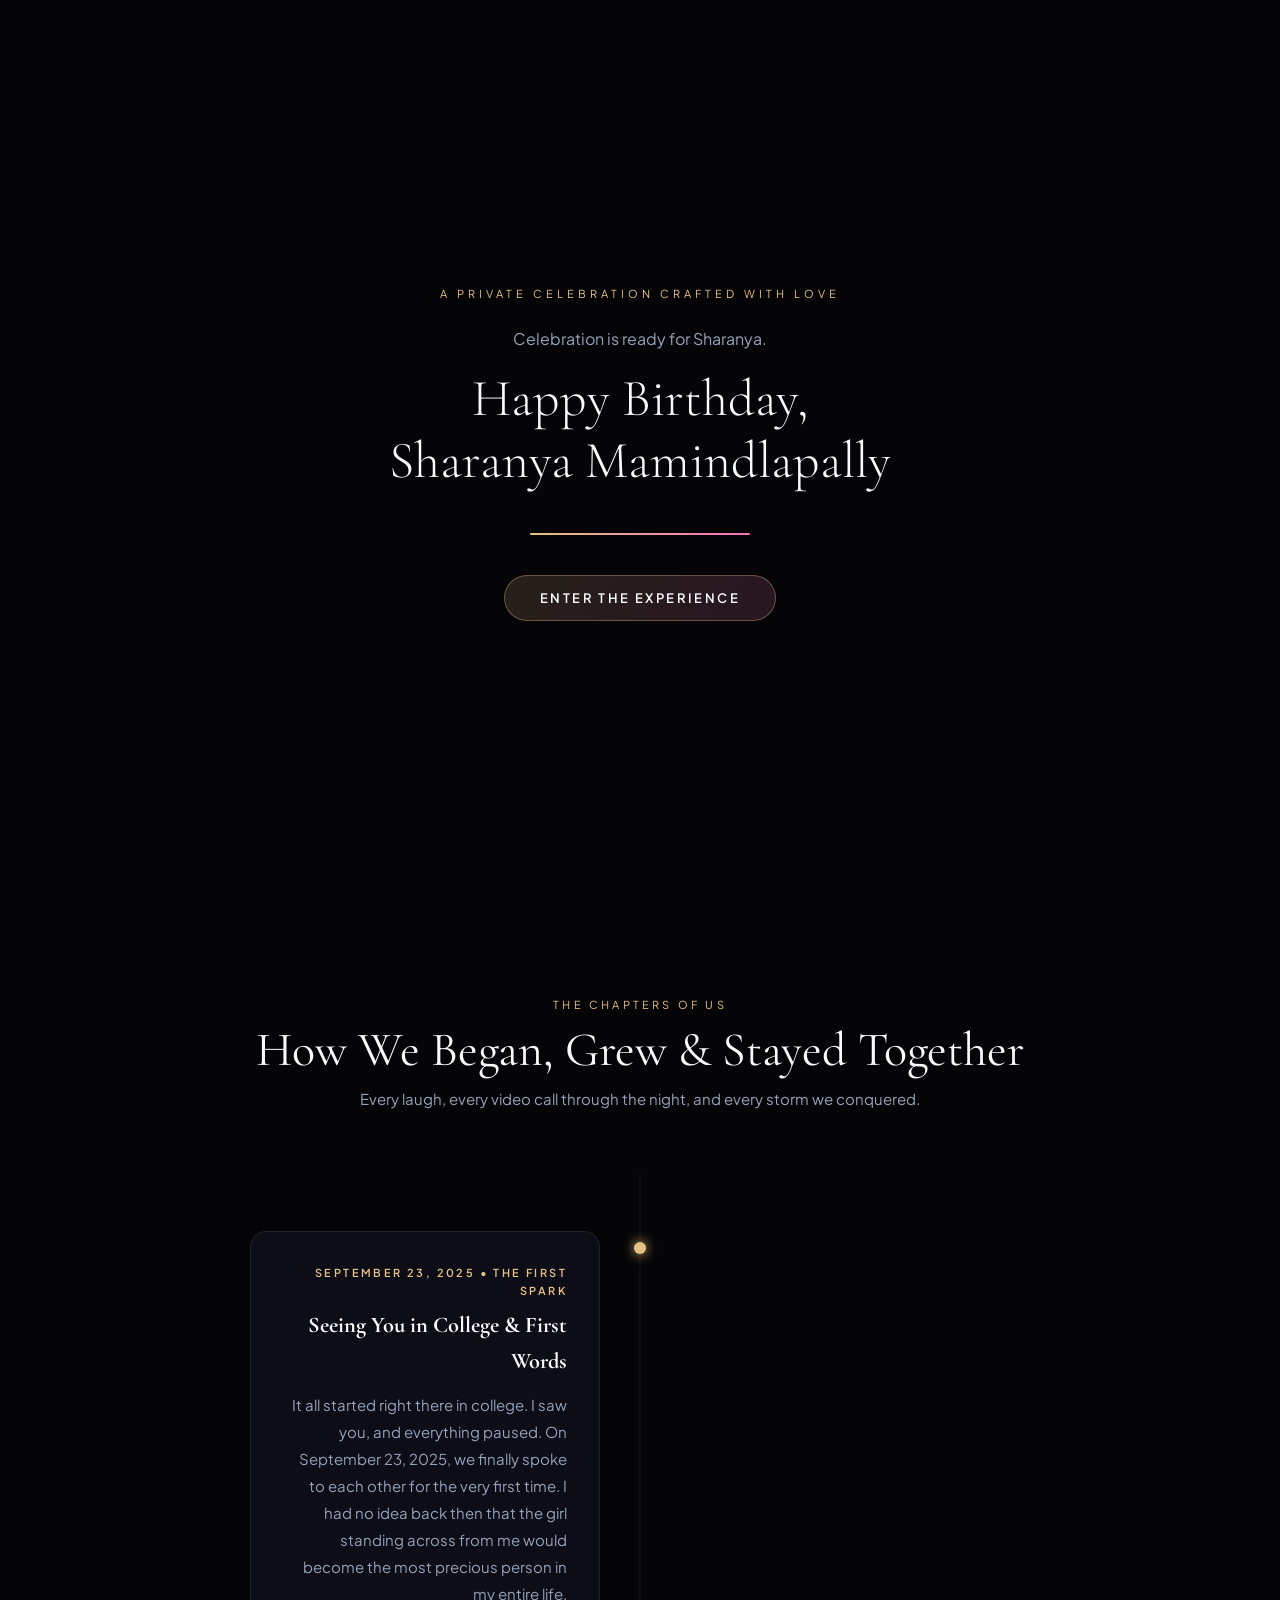
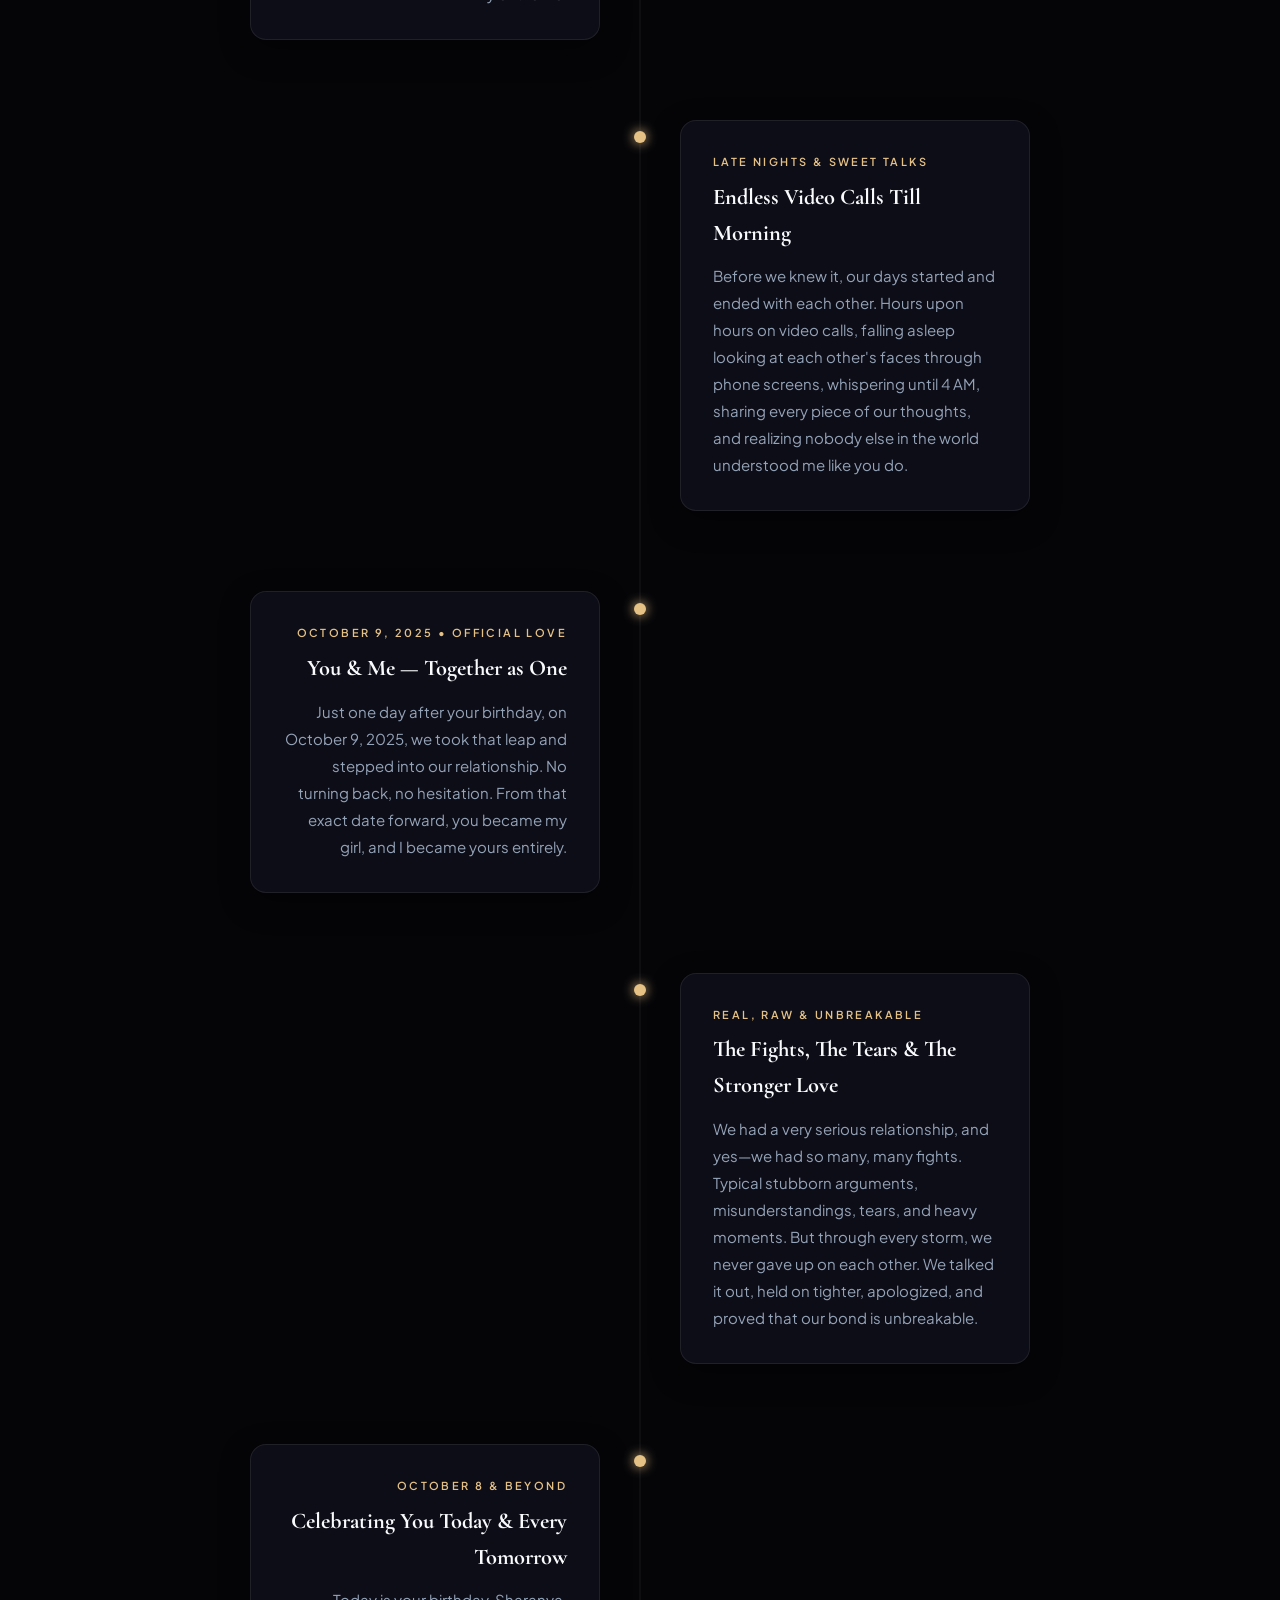
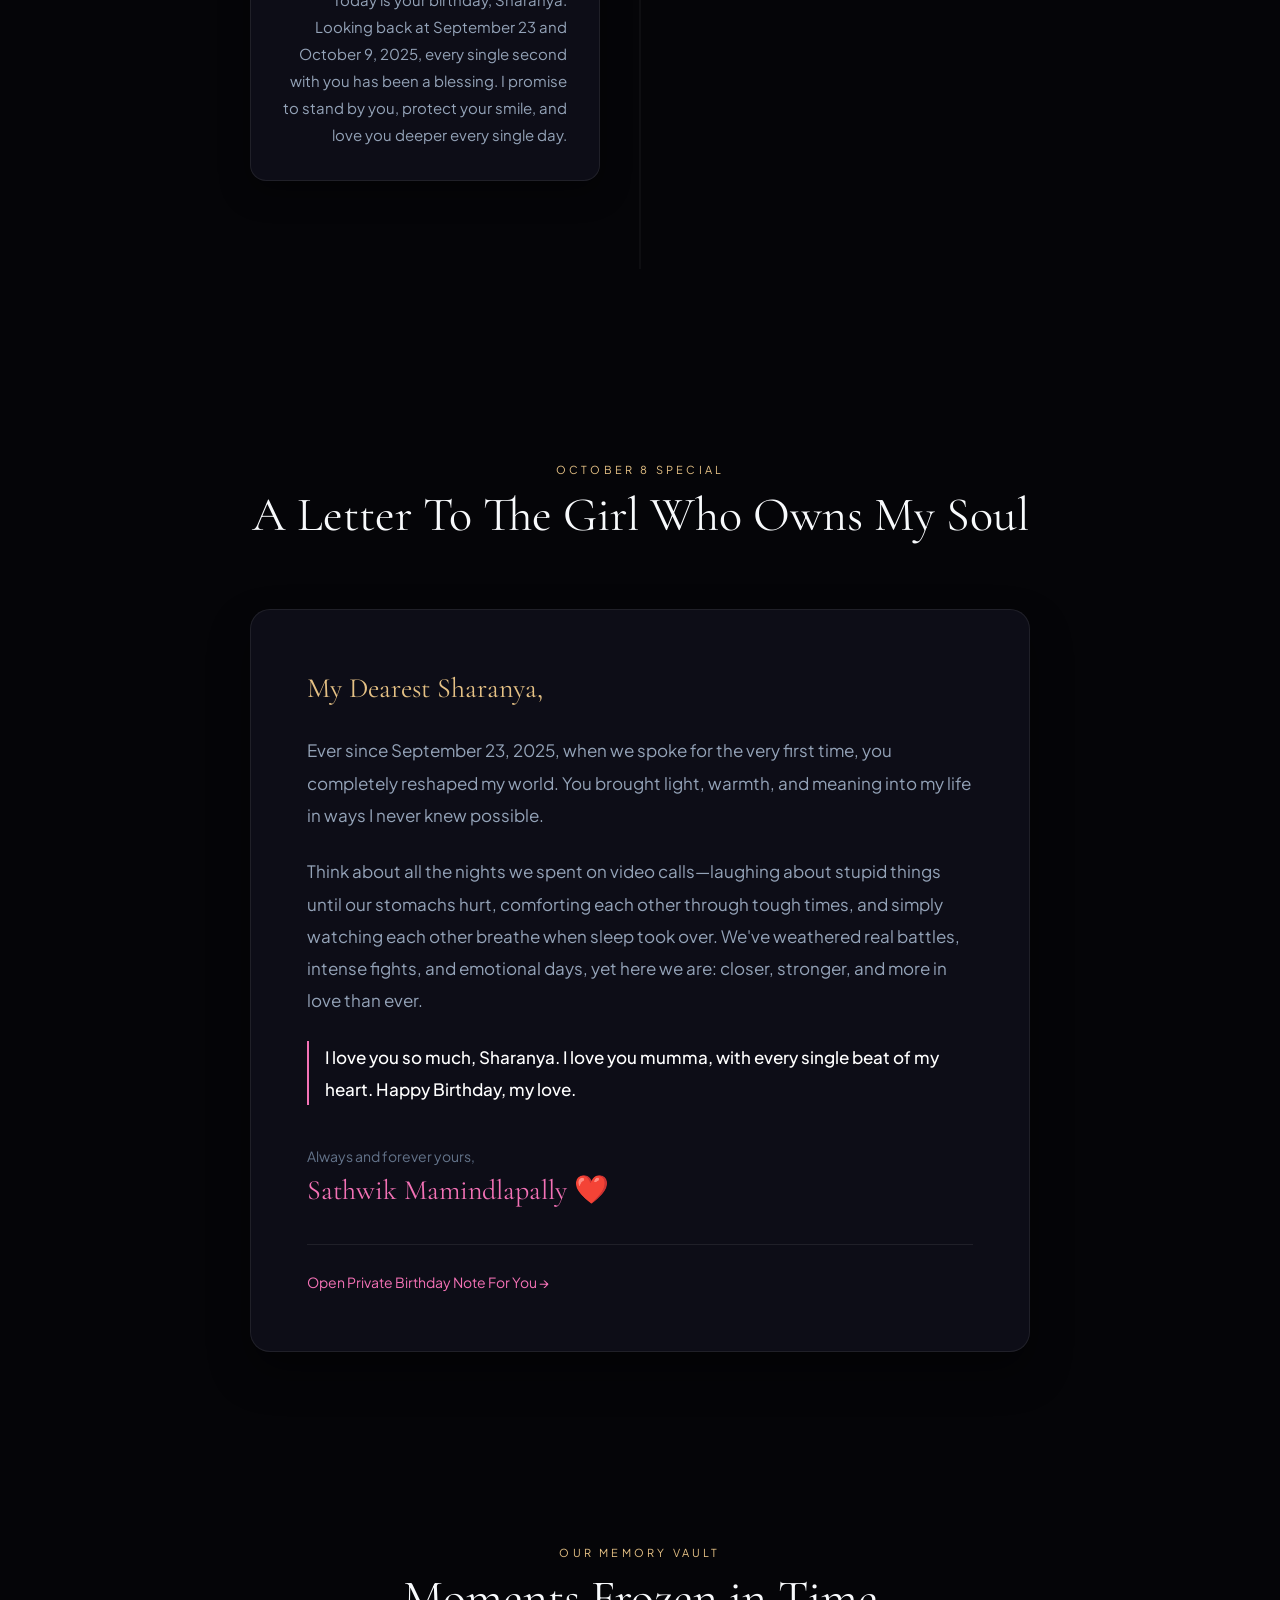
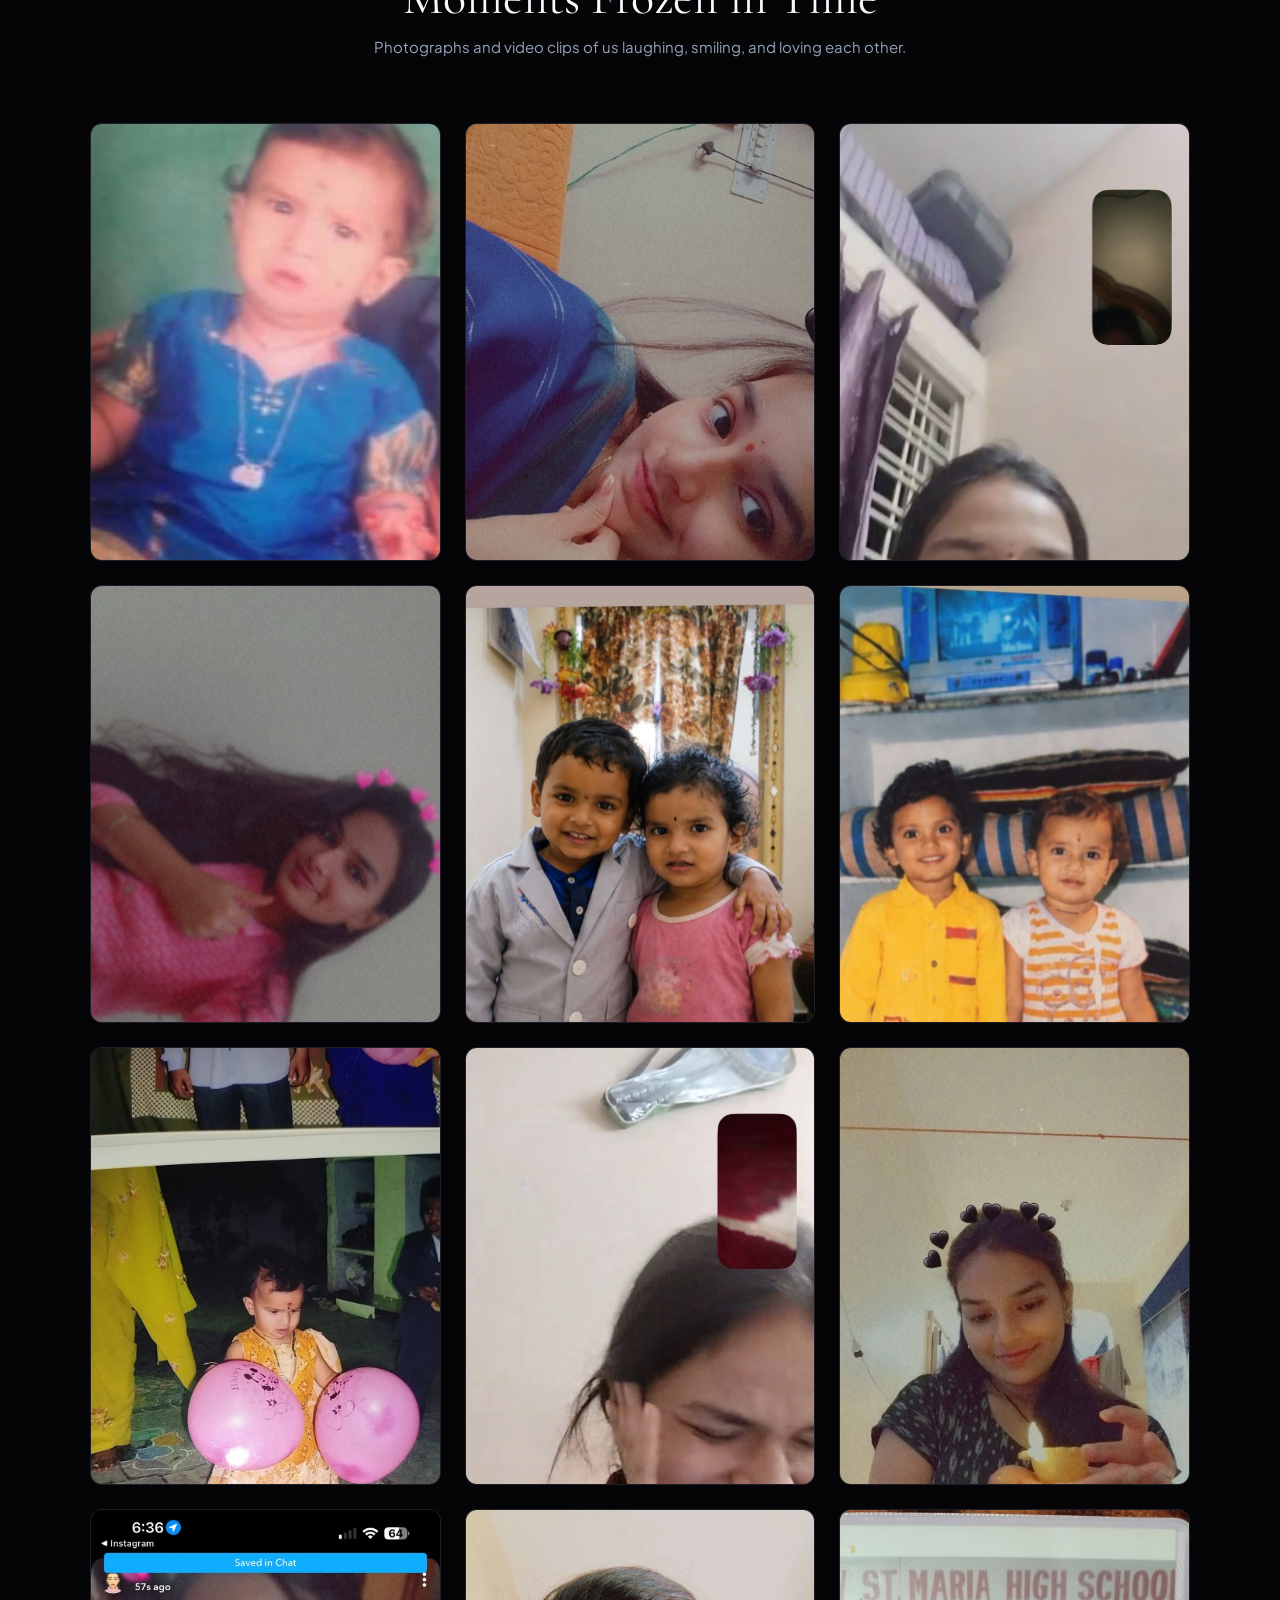
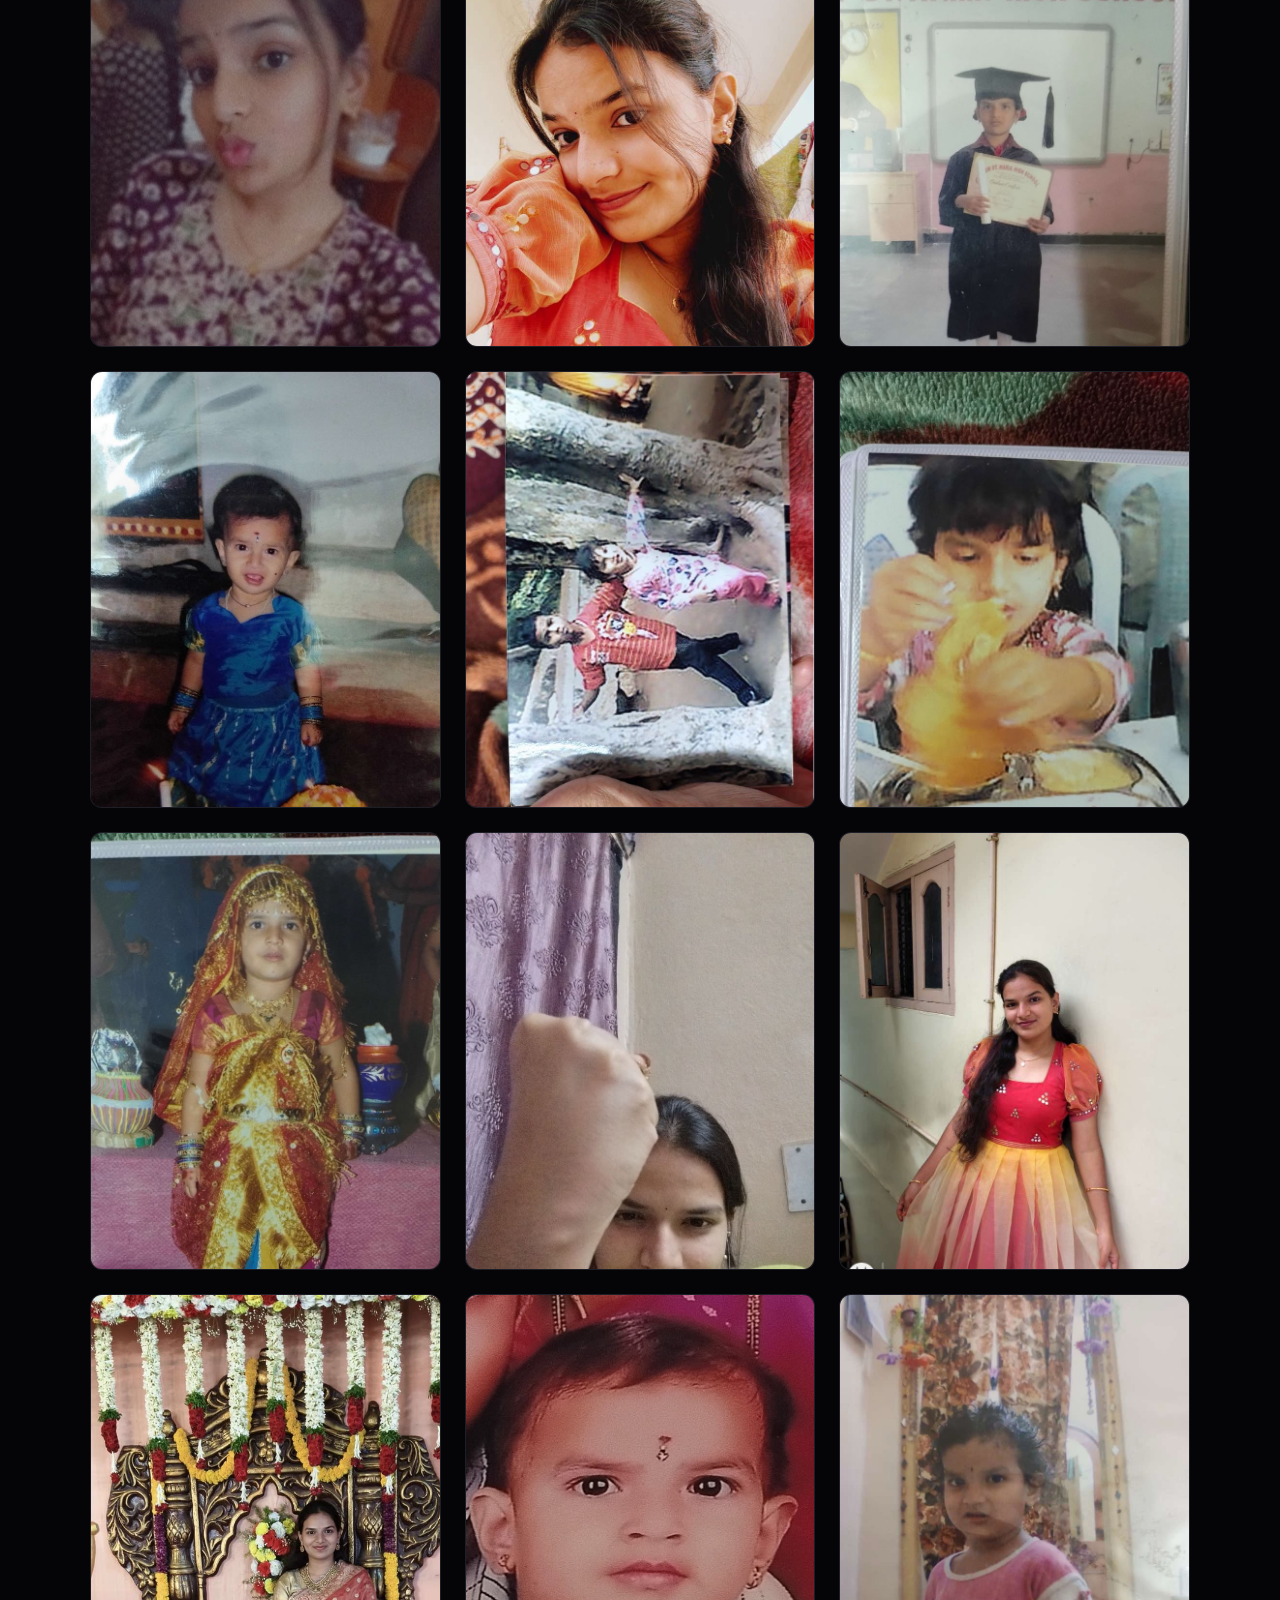
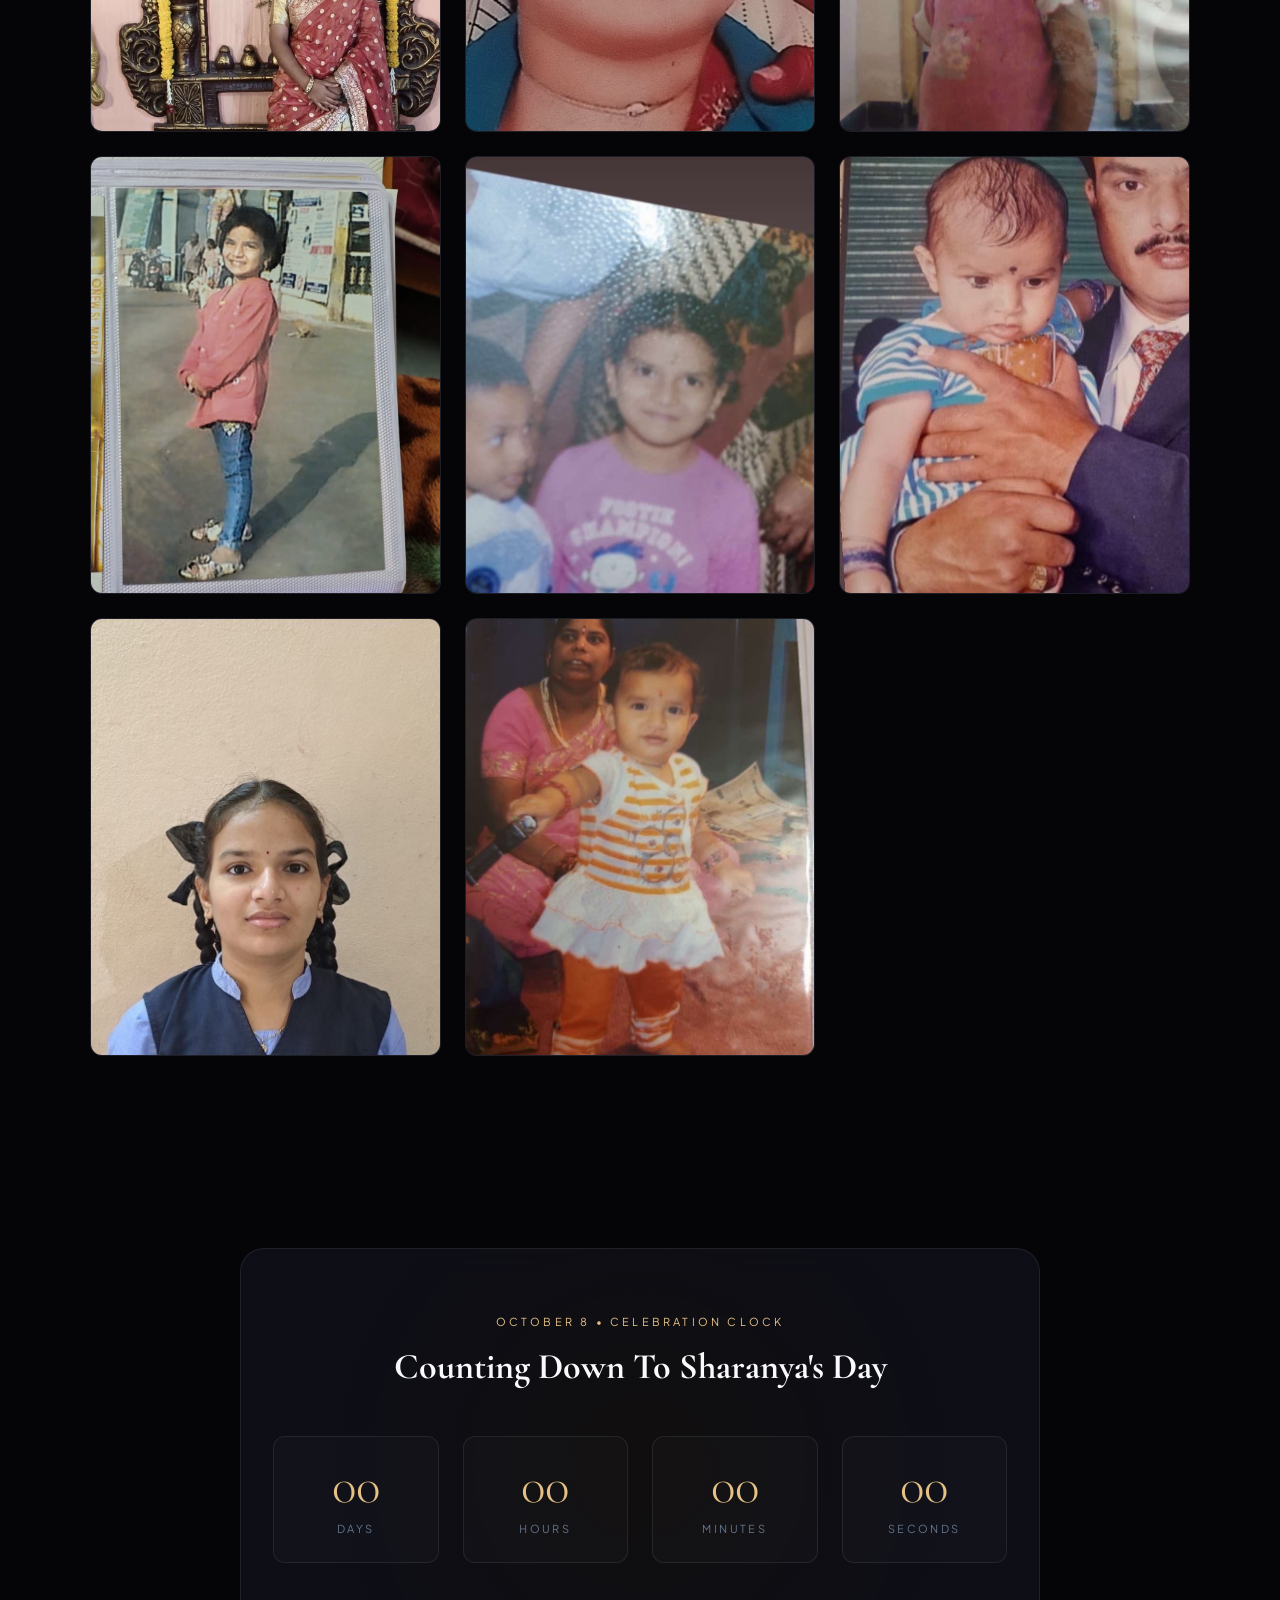
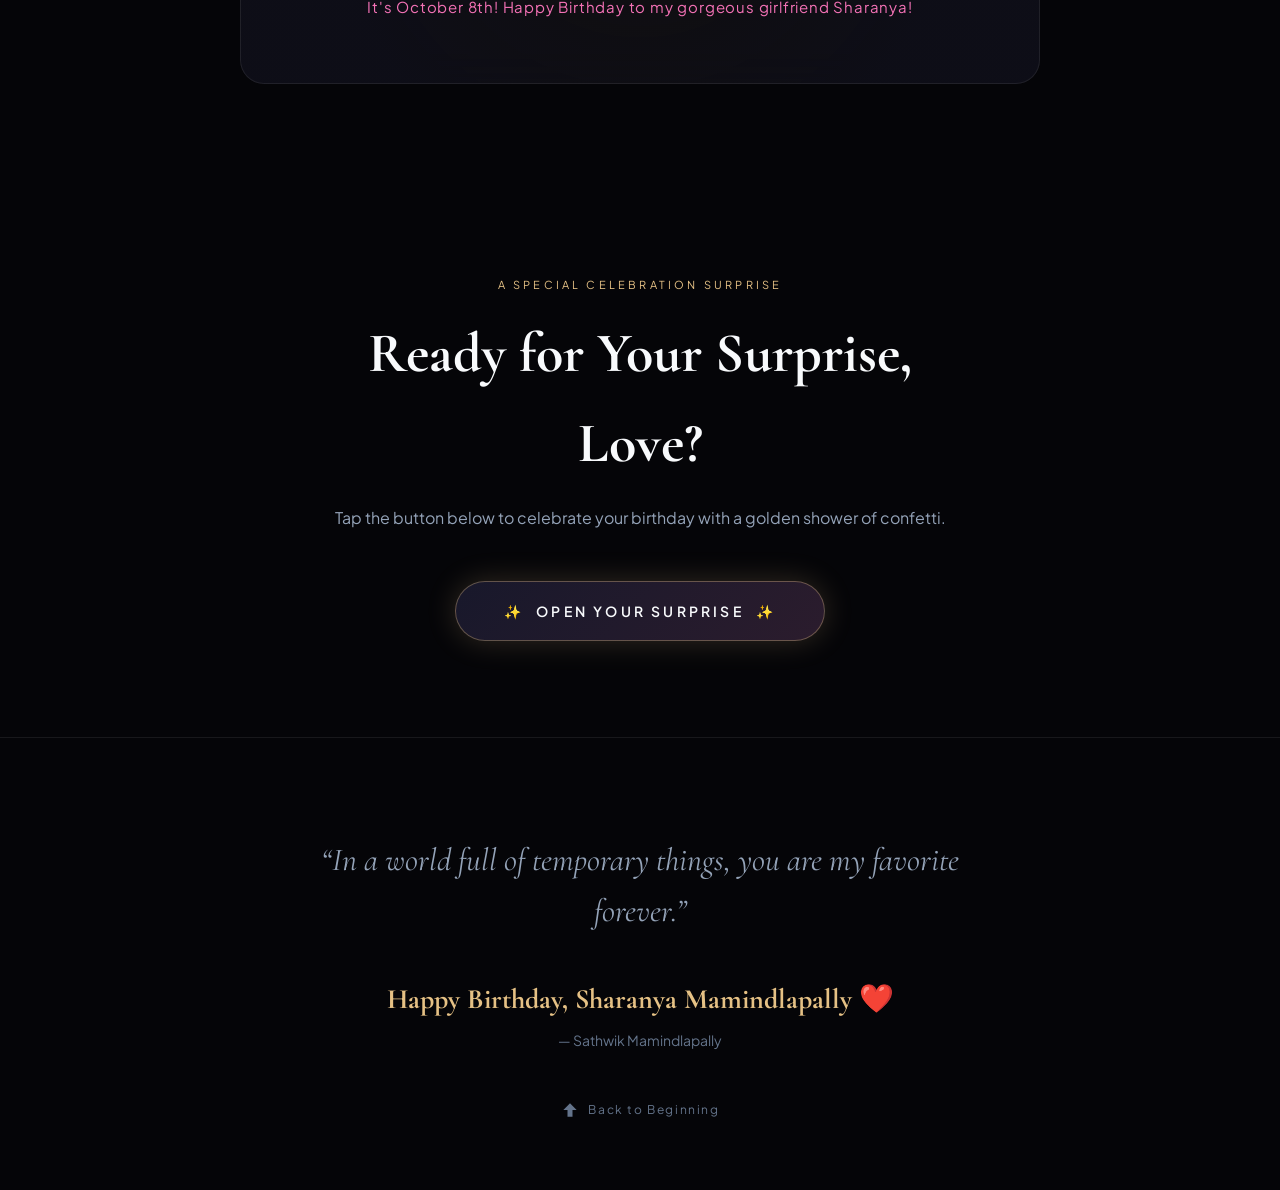
==== commit cf603c5c: "Update index.html" ====
--- a/index.html
+++ b/index.html
@@ -27,12 +27,7 @@
   <source src="assets/birthday.mp3" type="audio/mp3">
 </audio>
 
-  <!-- Floating Media Manager Button -->
-  <div class="floating-upload-ctrl" id="floatingUploadContainer">
-    <button type="button" class="upload-trigger-btn" id="openUploadModalBtn">
-      <span>📷 Upload Photos & Memories</span>
-    </button>
-  </div>
+ 
 
   <!-- Audio Toggle -->
   <div class="floating-audio-ctrl" id="audioControl" aria-label="Toggle ambient music">
@@ -430,4 +425,4 @@
 
   <script src="script.js"></script>
 </body>
-</html>+</html>
